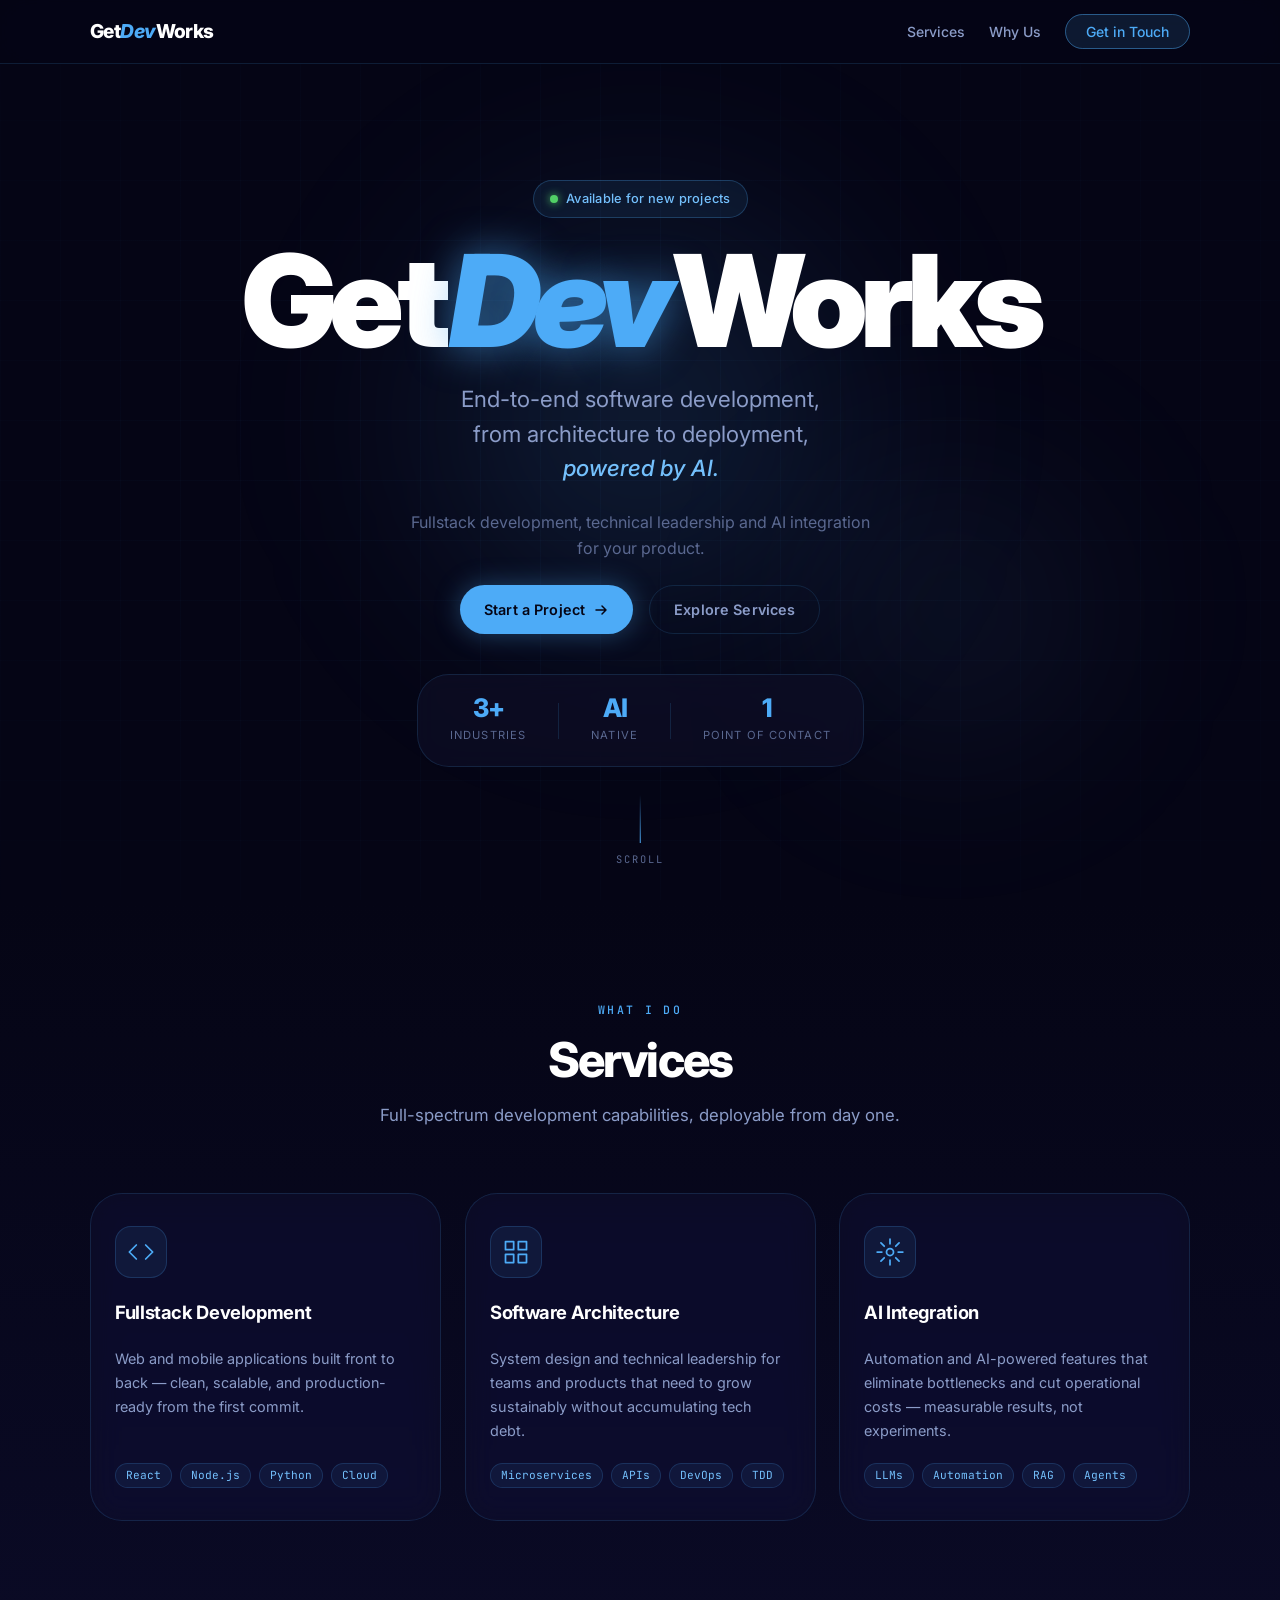
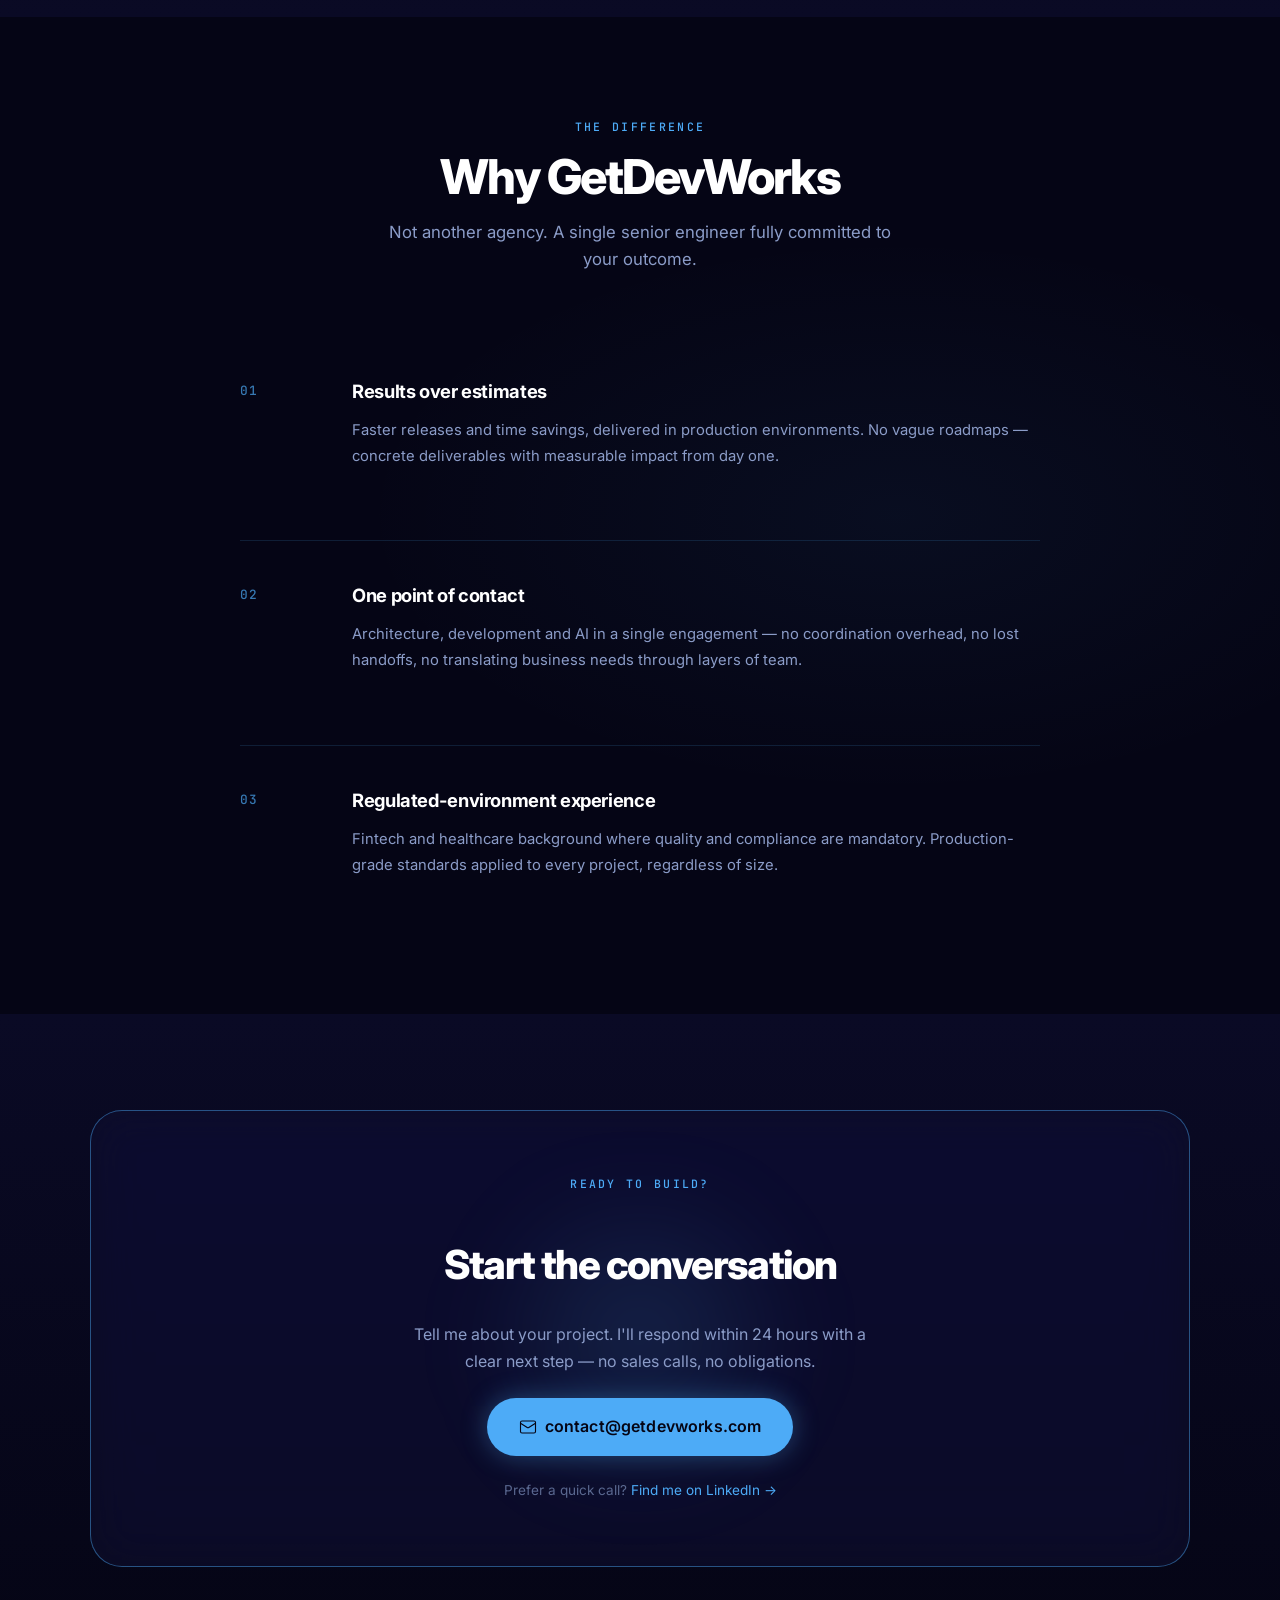
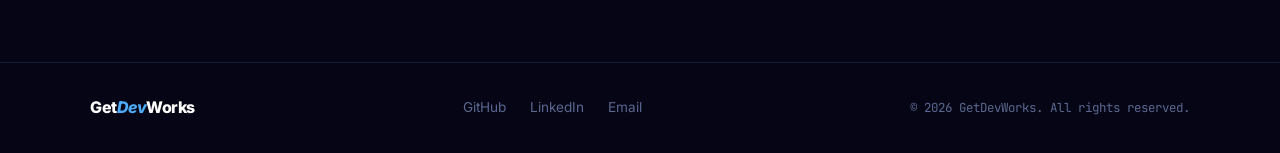
==== index.html @ 3717da8b "chore: initial company page for GetDevWorks" ====
<!DOCTYPE html>
<html lang="en">

<head>
    <meta charset="UTF-8" />
    <meta name="viewport" content="width=device-width, initial-scale=1.0" />
    <meta name="description"
        content="GetDevWorks — End-to-end software development, from architecture to deployment, powered by AI. Fullstack development, technical leadership and AI integration." />
    <meta property="og:title" content="GetDevWorks — AI-Powered Software Development" />
    <meta property="og:description"
        content="End-to-end software development, from architecture to deployment, powered by AI." />
    <meta property="og:type" content="website" />
    <title>GetDevWorks — AI-Powered Software Development</title>
    <link rel="preconnect" href="https://fonts.googleapis.com" />
    <link rel="preconnect" href="https://fonts.gstatic.com" crossorigin />
    <link
        href="https://fonts.googleapis.com/css2?family=Inter:wght@300;400;500;600;700;800;900&family=JetBrains+Mono:wght@400;500&display=swap"
        rel="stylesheet" />
    <link rel="stylesheet" href="style.css" />
</head>

<body>

    <!-- ╔══════════════════════════════════════════╗ -->
    <!--   NAVIGATION                                 -->
    <!-- ╚══════════════════════════════════════════╝ -->
    <nav class="nav" id="nav" aria-label="Main navigation">
        <div class="nav__inner">
            <a href="#hero" class="nav__logo" aria-label="GetDevWorks home">
                <span class="nav__logo-text">Get<span class="nav__logo-accent">Dev</span>Works</span>
            </a>
            <ul class="nav__links" role="list">
                <li><a href="#services" class="nav__link">Services</a></li>
                <li><a href="#why" class="nav__link">Why Us</a></li>
                <li><a href="#contact" class="nav__link nav__link--cta">Get in Touch</a></li>
            </ul>
            <button class="nav__hamburger" id="hamburger" aria-label="Toggle navigation menu" aria-expanded="false"
                aria-controls="mobileMenu">
                <span></span><span></span><span></span>
            </button>
        </div>
        <div class="nav__mobile" id="mobileMenu" aria-hidden="true">
            <ul role="list">
                <li><a href="#services" class="nav__link">Services</a></li>
                <li><a href="#why" class="nav__link">Why Us</a></li>
                <li><a href="#contact" class="nav__link nav__link--cta">Get in Touch</a></li>
            </ul>
        </div>
    </nav>

    <main>

        <!-- ╔══════════════════════════════════════════╗ -->
        <!--   HERO                                       -->
        <!-- ╚══════════════════════════════════════════╝ -->
        <section class="hero" id="hero" aria-label="Hero section">
            <div class="hero__bg-grid" aria-hidden="true"></div>
            <div class="hero__glow hero__glow--1" aria-hidden="true"></div>
            <div class="hero__glow hero__glow--2" aria-hidden="true"></div>

            <div class="hero__content">
                <div class="hero__badge fade-target">
                    <span class="hero__badge-dot" aria-hidden="true"></span>
                    Available for new projects
                </div>

                <h1 class="hero__title fade-target">
                    <span class="hero__title-line">Get</span><span
                        class="hero__title-line hero__title-line--accent">Dev</span><span
                        class="hero__title-line">Works</span>
                </h1>

                <p class="hero__tagline fade-target">
                    End-to-end software development,<br />
                    from architecture to deployment,<br />
                    <em>powered by AI.</em>
                </p>

                <p class="hero__sub fade-target">
                    Fullstack development, technical leadership and AI integration<br class="hero__br-desktop" />
                    for your product.
                </p>

                <div class="hero__actions fade-target">
                    <a href="#contact" class="btn btn--primary">
                        <span>Start a Project</span>
                        <svg aria-hidden="true" width="16" height="16" viewBox="0 0 16 16" fill="none">
                            <path d="M3 8h10M9 4l4 4-4 4" stroke="currentColor" stroke-width="1.5"
                                stroke-linecap="round" stroke-linejoin="round" />
                        </svg>
                    </a>
                    <a href="#services" class="btn btn--ghost">Explore Services</a>
                </div>

                <div class="hero__stats fade-target" aria-label="Key stats">
                    <div class="hero__stat">
                        <span class="hero__stat-value">3+</span>
                        <span class="hero__stat-label">Industries</span>
                    </div>
                    <div class="hero__stat-divider" aria-hidden="true"></div>
                    <div class="hero__stat">
                        <span class="hero__stat-value">AI</span>
                        <span class="hero__stat-label">Native</span>
                    </div>
                    <div class="hero__stat-divider" aria-hidden="true"></div>
                    <div class="hero__stat">
                        <span class="hero__stat-value">1</span>
                        <span class="hero__stat-label">Point of Contact</span>
                    </div>
                </div>
            </div>

            <div class="hero__scroll-hint" aria-hidden="true">
                <span class="hero__scroll-line"></span>
                <span class="hero__scroll-text">scroll</span>
            </div>
        </section>

        <!-- ╔══════════════════════════════════════════╗ -->
        <!--   SERVICES                                   -->
        <!-- ╚══════════════════════════════════════════╝ -->
        <section class="section services" id="services" aria-labelledby="services-heading">
            <div class="container">
                <header class="section__header fade-target">
                    <span class="section__label">What I Do</span>
                    <h2 id="services-heading" class="section__title">Services</h2>
                    <p class="section__subtitle">Full-spectrum development capabilities, deployable from day one.</p>
                </header>

                <div class="services__grid">

                    <article class="card fade-target" aria-label="Fullstack Development service">
                        <div class="card__icon-wrap" aria-hidden="true">
                            <div class="card__icon">
                                <svg width="28" height="28" viewBox="0 0 24 24" fill="none" stroke="currentColor"
                                    stroke-width="1.5" stroke-linecap="round" stroke-linejoin="round">
                                    <polyline points="16 18 22 12 16 6" />
                                    <polyline points="8 6 2 12 8 18" />
                                </svg>
                            </div>
                        </div>
                        <h3 class="card__title">Fullstack Development</h3>
                        <p class="card__body">Web and mobile applications built front to back — clean, scalable, and
                            production-ready from the first commit.</p>
                        <ul class="card__tags" aria-label="Technologies">
                            <li class="tag">React</li>
                            <li class="tag">Node.js</li>
                            <li class="tag">Python</li>
                            <li class="tag">Cloud</li>
                        </ul>
                    </article>

                    <article class="card fade-target" aria-label="Software Architecture service">
                        <div class="card__icon-wrap" aria-hidden="true">
                            <div class="card__icon">
                                <svg width="28" height="28" viewBox="0 0 24 24" fill="none" stroke="currentColor"
                                    stroke-width="1.5" stroke-linecap="round" stroke-linejoin="round">
                                    <rect x="3" y="3" width="7" height="7" />
                                    <rect x="14" y="3" width="7" height="7" />
                                    <rect x="14" y="14" width="7" height="7" />
                                    <rect x="3" y="14" width="7" height="7" />
                                </svg>
                            </div>
                        </div>
                        <h3 class="card__title">Software Architecture</h3>
                        <p class="card__body">System design and technical leadership for teams and products that need to
                            grow sustainably without accumulating tech debt.</p>
                        <ul class="card__tags" aria-label="Capabilities">
                            <li class="tag">Microservices</li>
                            <li class="tag">APIs</li>
                            <li class="tag">DevOps</li>
                            <li class="tag">TDD</li>
                        </ul>
                    </article>

                    <article class="card fade-target" aria-label="AI Integration service">
                        <div class="card__icon-wrap" aria-hidden="true">
                            <div class="card__icon">
                                <svg width="28" height="28" viewBox="0 0 24 24" fill="none" stroke="currentColor"
                                    stroke-width="1.5" stroke-linecap="round" stroke-linejoin="round">
                                    <circle cx="12" cy="12" r="3" />
                                    <path
                                        d="M12 1v4M12 19v4M4.22 4.22l2.83 2.83M16.95 16.95l2.83 2.83M1 12h4M19 12h4M4.22 19.78l2.83-2.83M16.95 7.05l2.83-2.83" />
                                </svg>
                            </div>
                        </div>
                        <h3 class="card__title">AI Integration</h3>
                        <p class="card__body">Automation and AI-powered features that eliminate bottlenecks and cut
                            operational costs — measurable results, not experiments.</p>
                        <ul class="card__tags" aria-label="AI Capabilities">
                            <li class="tag">LLMs</li>
                            <li class="tag">Automation</li>
                            <li class="tag">RAG</li>
                            <li class="tag">Agents</li>
                        </ul>
                    </article>

                </div>
            </div>
        </section>

        <!-- ╔══════════════════════════════════════════╗ -->
        <!--   WHY GETDEVWORKS                            -->
        <!-- ╚══════════════════════════════════════════╝ -->
        <section class="section why" id="why" aria-labelledby="why-heading">
            <div class="container">
                <header class="section__header fade-target">
                    <span class="section__label">The Difference</span>
                    <h2 id="why-heading" class="section__title">Why GetDevWorks</h2>
                    <p class="section__subtitle">Not another agency. A single senior engineer fully committed to your
                        outcome.</p>
                </header>

                <div class="why__list">

                    <div class="why__item fade-target">
                        <div class="why__number" aria-hidden="true">01</div>
                        <div class="why__content">
                            <h3 class="why__title">Results over estimates</h3>
                            <p class="why__body">Faster releases and time savings, delivered in production environments.
                                No vague roadmaps — concrete deliverables with measurable impact from day one.</p>
                        </div>
                        <div class="why__line" aria-hidden="true"></div>
                    </div>

                    <div class="why__item fade-target">
                        <div class="why__number" aria-hidden="true">02</div>
                        <div class="why__content">
                            <h3 class="why__title">One point of contact</h3>
                            <p class="why__body">Architecture, development and AI in a single engagement — no
                                coordination overhead, no lost handoffs, no translating business needs through layers of
                                team.</p>
                        </div>
                        <div class="why__line" aria-hidden="true"></div>
                    </div>

                    <div class="why__item fade-target">
                        <div class="why__number" aria-hidden="true">03</div>
                        <div class="why__content">
                            <h3 class="why__title">Regulated-environment experience</h3>
                            <p class="why__body">Fintech and healthcare background where quality and compliance are
                                mandatory. Production-grade standards applied to every project, regardless of size.</p>
                        </div>
                    </div>

                </div>
            </div>
        </section>

        <!-- ╔══════════════════════════════════════════╗ -->
        <!--   CONTACT                                    -->
        <!-- ╚══════════════════════════════════════════╝ -->
        <section class="section contact" id="contact" aria-labelledby="contact-heading">
            <div class="container">
                <div class="contact__card fade-target">
                    <div class="contact__glow" aria-hidden="true"></div>
                    <div class="contact__inner">
                        <span class="section__label">Ready to build?</span>
                        <h2 id="contact-heading" class="contact__title">Start the conversation</h2>
                        <p class="contact__body">
                            Tell me about your project. I'll respond within 24 hours with a clear next step — no sales
                            calls, no obligations.
                        </p>
                        <a href="mailto:contact@getdevworks.com" class="btn btn--primary btn--lg"
                            id="contact-email-btn">
                            <svg aria-hidden="true" width="18" height="18" viewBox="0 0 24 24" fill="none"
                                stroke="currentColor" stroke-width="1.5" stroke-linecap="round" stroke-linejoin="round">
                                <rect x="2" y="4" width="20" height="16" rx="2" />
                                <path d="m22 7-8.97 5.7a1.94 1.94 0 0 1-2.06 0L2 7" />
                            </svg>
                            <span>contact@getdevworks.com</span>
                        </a>
                        <p class="contact__note">
                            Prefer a quick call?
                            <a href="https://www.linkedin.com/in/marcogarciabaturan/" class="contact__link"
                                target="_blank" rel="noopener noreferrer">Find me on LinkedIn →</a>
                        </p>
                    </div>
                </div>
            </div>
        </section>

    </main>

    <!-- ╔══════════════════════════════════════════╗ -->
    <!--   FOOTER                                     -->
    <!-- ╚══════════════════════════════════════════╝ -->
    <footer class="footer" role="contentinfo">
        <div class="container">
            <div class="footer__inner">
                <span class="footer__brand">Get<span class="footer__brand-accent">Dev</span>Works</span>
                <nav class="footer__nav" aria-label="Footer navigation">
                    <a href="https://github.com/marcobaturan" class="footer__link" target="_blank"
                        rel="noopener noreferrer">GitHub</a>
                    <a href="https://www.linkedin.com/in/marcogarciabaturan/" class="footer__link" target="_blank"
                        rel="noopener noreferrer">LinkedIn</a>
                    <a href="mailto:contact@getdevworks.com" class="footer__link">Email</a>
                </nav>
                <p class="footer__copy">© 2026 GetDevWorks. All rights reserved.</p>
            </div>
        </div>
    </footer>

    <script src="script.js"></script>
</body>

</html>
---- style.css ----
/* ══════════════════════════════════════════════════════════════
   GetDevWorks — Company Page Styles
   Glassmorphism dark theme, scroll fade effects, fully responsive
   ══════════════════════════════════════════════════════════════ */

/* ── Design Tokens ─────────────────────────────────────────── */
:root {
  /* Colors */
  --clr-bg:           #050515;
  --clr-bg-2:         #0a0a25;
  --clr-surface:      rgba(15, 15, 40, 0.6);
  --clr-surface-2:    rgba(20, 20, 55, 0.5);
  --clr-border:       rgba(77, 171, 247, 0.15);
  --clr-border-hover: rgba(77, 171, 247, 0.45);
  --clr-accent:       #4dabf7;
  --clr-accent-2:     #74c0fc;
  --clr-accent-glow:  rgba(77, 171, 247, 0.25);
  --clr-text:         #f0f4ff;
  --clr-text-muted:   #8b9cc8;
  --clr-text-dim:     #5a6890;
  --clr-white:        #ffffff;

  /* Typography */
  --font-sans:   'Inter', system-ui, -apple-system, sans-serif;
  --font-mono:   'JetBrains Mono', 'Fira Code', monospace;

  /* Spacing */
  --space-1:  0.25rem;
  --space-2:  0.5rem;
  --space-3:  0.75rem;
  --space-4:  1rem;
  --space-5:  1.25rem;
  --space-6:  1.5rem;
  --space-8:  2rem;
  --space-10: 2.5rem;
  --space-12: 3rem;
  --space-16: 4rem;
  --space-20: 5rem;
  --space-24: 6rem;

  /* Radii */
  --radius-sm:  0.5rem;
  --radius-md:  1rem;
  --radius-lg:  1.5rem;
  --radius-xl:  2rem;
  --radius-full: 9999px;

  /* Transitions */
  --transition-fast:   150ms ease;
  --transition-base:   300ms ease;
  --transition-slow:   500ms cubic-bezier(0.22, 1, 0.36, 1);
  --transition-spring: 600ms cubic-bezier(0.34, 1.56, 0.64, 1);

  /* Nav */
  --nav-h: 4rem;
}

/* ── Reset ──────────────────────────────────────────────────── */
*, *::before, *::after { box-sizing: border-box; margin: 0; padding: 0; }
html { scroll-behavior: smooth; -webkit-text-size-adjust: 100%; }
body {
  font-family: var(--font-sans);
  background-color: var(--clr-bg);
  color: var(--clr-text);
  line-height: 1.6;
  overflow-x: hidden;
  min-height: 100vh;
}
img { max-width: 100%; display: block; }
ul { list-style: none; }
a { color: inherit; text-decoration: none; }
button { cursor: pointer; border: none; background: none; font: inherit; }

/* ── Scrollbar ──────────────────────────────────────────────── */
::-webkit-scrollbar { width: 6px; }
::-webkit-scrollbar-track { background: var(--clr-bg); }
::-webkit-scrollbar-thumb { background: var(--clr-border-hover); border-radius: var(--radius-full); }

/* ── Container ──────────────────────────────────────────────── */
.container {
  width: min(90%, 1100px);
  margin-inline: auto;
}

/* ━━━━━━━━━━━━━━━━━━━━━━━━━━━━━━━━━━━━━━━━━━━━━━━━━━━━━━━━━━━
   SCROLL FADE (Bidirectional)
   ━━━━━━━━━━━━━━━━━━━━━━━━━━━━━━━━━━━━━━━━━━━━━━━━━━━━━━━━━━━ */
.fade-target {
  opacity: 0;
  transform: translateY(28px);
  transition:
    opacity 0.7s cubic-bezier(0.22, 1, 0.36, 1),
    transform 0.7s cubic-bezier(0.22, 1, 0.36, 1);
  will-change: opacity, transform;
}

.fade-target.is-visible {
  opacity: 1;
  transform: translateY(0);
}

/* Scroll UP — fade out reverse (element going below viewport) */
.fade-target.is-hidden-above {
  opacity: 0;
  transform: translateY(-20px);
  transition:
    opacity 0.45s ease-in,
    transform 0.45s ease-in;
}

/* Stagger delays for grouped children */
.services__grid .fade-target:nth-child(2) { transition-delay: 0.12s; }
.services__grid .fade-target:nth-child(3) { transition-delay: 0.24s; }

@media (prefers-reduced-motion: reduce) {
  .fade-target, .fade-target.is-visible, .fade-target.is-hidden-above {
    opacity: 1 !important;
    transform: none !important;
    transition: none !important;
  }
}

/* ━━━━━━━━━━━━━━━━━━━━━━━━━━━━━━━━━━━━━━━━━━━━━━━━━━━━━━━━━━━
   NAVIGATION
   ━━━━━━━━━━━━━━━━━━━━━━━━━━━━━━━━━━━━━━━━━━━━━━━━━━━━━━━━━━━ */
.nav {
  position: fixed;
  inset-block-start: 0;
  inset-inline: 0;
  z-index: 100;
  height: var(--nav-h);
  background: rgba(5, 5, 21, 0.85);
  backdrop-filter: blur(20px) saturate(180%);
  -webkit-backdrop-filter: blur(20px) saturate(180%);
  border-bottom: 1px solid var(--clr-border);
  transition: background var(--transition-base), border-color var(--transition-base);
}

.nav.nav--scrolled {
  background: rgba(5, 5, 21, 0.97);
  border-color: var(--clr-border-hover);
}

.nav__inner {
  display: flex;
  align-items: center;
  justify-content: space-between;
  height: 100%;
  width: min(92%, 1100px);
  margin-inline: auto;
}

/* Logo */
.nav__logo-text {
  font-size: 1.2rem;
  font-weight: 800;
  letter-spacing: -0.03em;
  color: var(--clr-white);
}
.nav__logo-accent {
  color: var(--clr-accent);
  font-style: italic;
}

/* Desktop links */
.nav__links {
  display: flex;
  align-items: center;
  gap: var(--space-6);
}
.nav__link {
  font-size: 0.875rem;
  font-weight: 500;
  color: var(--clr-text-muted);
  transition: color var(--transition-fast);
  position: relative;
  padding-block: var(--space-1);
}
.nav__link::after {
  content: '';
  position: absolute;
  inset-block-end: -2px;
  inset-inline-start: 0;
  width: 0;
  height: 1px;
  background: var(--clr-accent);
  transition: width var(--transition-base);
}
.nav__link:hover { color: var(--clr-white); }
.nav__link:hover::after { width: 100%; }

.nav__link--cta {
  background: rgba(77, 171, 247, 0.12);
  border: 1px solid var(--clr-border-hover);
  border-radius: var(--radius-full);
  padding: var(--space-2) var(--space-5);
  color: var(--clr-accent);
  transition: background var(--transition-fast), border-color var(--transition-fast), color var(--transition-fast);
}
.nav__link--cta::after { display: none; }
.nav__link--cta:hover {
  background: rgba(77, 171, 247, 0.25);
  border-color: var(--clr-accent);
  color: var(--clr-white);
}

/* Hamburger */
.nav__hamburger {
  display: none;
  flex-direction: column;
  gap: 5px;
  padding: var(--space-2);
}
.nav__hamburger span {
  display: block;
  width: 22px;
  height: 2px;
  background: var(--clr-text-muted);
  border-radius: var(--radius-full);
  transition: transform var(--transition-base), opacity var(--transition-base), background var(--transition-fast);
}
.nav__hamburger:hover span { background: var(--clr-accent); }
.nav__hamburger.is-open span:nth-child(1) { transform: translateY(7px) rotate(45deg); }
.nav__hamburger.is-open span:nth-child(2) { opacity: 0; }
.nav__hamburger.is-open span:nth-child(3) { transform: translateY(-7px) rotate(-45deg); }

/* Mobile menu */
.nav__mobile {
  display: none;
  padding: var(--space-4) var(--space-6) var(--space-6);
  background: rgba(5, 5, 21, 0.98);
  border-bottom: 1px solid var(--clr-border);
}
.nav__mobile ul { display: flex; flex-direction: column; gap: var(--space-3); }
.nav__mobile .nav__link {
  display: block;
  font-size: 1rem;
  padding: var(--space-3) var(--space-4);
  border-radius: var(--radius-md);
  color: var(--clr-text-muted);
}
.nav__mobile .nav__link:hover { background: var(--clr-surface); color: var(--clr-white); }
.nav__mobile.is-open { display: block; }

/* ━━━━━━━━━━━━━━━━━━━━━━━━━━━━━━━━━━━━━━━━━━━━━━━━━━━━━━━━━━━
   HERO
   ━━━━━━━━━━━━━━━━━━━━━━━━━━━━━━━━━━━━━━━━━━━━━━━━━━━━━━━━━━━ */
.hero {
  position: relative;
  min-height: 100svh;
  display: flex;
  align-items: center;
  justify-content: center;
  text-align: center;
  padding: calc(var(--nav-h) + var(--space-12)) var(--space-4) var(--space-16);
  overflow: hidden;
}

/* Grid background */
.hero__bg-grid {
  position: absolute;
  inset: 0;
  background-image:
    linear-gradient(rgba(77, 171, 247, 0.03) 1px, transparent 1px),
    linear-gradient(90deg, rgba(77, 171, 247, 0.03) 1px, transparent 1px);
  background-size: 60px 60px;
  mask-image: radial-gradient(ellipse 80% 80% at 50% 50%, black 30%, transparent 100%);
  pointer-events: none;
}

/* Glowing orbs */
.hero__glow {
  position: absolute;
  border-radius: 50%;
  filter: blur(90px);
  pointer-events: none;
}
.hero__glow--1 {
  width: 600px; height: 600px;
  background: radial-gradient(circle, rgba(77,171,247,0.18) 0%, transparent 70%);
  top: 50%; left: 50%;
  transform: translate(-50%, -55%);
  animation: glowPulse 6s ease-in-out infinite alternate;
}
.hero__glow--2 {
  width: 400px; height: 400px;
  background: radial-gradient(circle, rgba(116,192,252,0.10) 0%, transparent 70%);
  bottom: 10%; right: 10%;
  animation: glowPulse 8s 2s ease-in-out infinite alternate-reverse;
}
@keyframes glowPulse {
  from { opacity: 0.6; transform: translate(-50%, -55%) scale(1); }
  to   { opacity: 1;   transform: translate(-50%, -55%) scale(1.1); }
}

.hero__content {
  position: relative;
  z-index: 1;
  max-width: 760px;
  display: flex;
  flex-direction: column;
  align-items: center;
  gap: var(--space-6);
}

/* Badge */
.hero__badge {
  display: inline-flex;
  align-items: center;
  gap: var(--space-2);
  padding: var(--space-2) var(--space-4);
  background: rgba(77, 171, 247, 0.08);
  border: 1px solid rgba(77, 171, 247, 0.25);
  border-radius: var(--radius-full);
  font-size: 0.8rem;
  font-weight: 500;
  color: var(--clr-accent-2);
  letter-spacing: 0.02em;
}
.hero__badge-dot {
  width: 8px; height: 8px;
  border-radius: 50%;
  background: #51cf66;
  box-shadow: 0 0 8px #51cf66;
  animation: blink 2s ease-in-out infinite;
}
@keyframes blink {
  0%, 100% { opacity: 1; }
  50%       { opacity: 0.35; }
}

/* Title */
.hero__title {
  font-size: clamp(3.5rem, 12vw, 8rem);
  font-weight: 900;
  letter-spacing: -0.06em;
  line-height: 0.9;
  color: var(--clr-white);
  display: flex;
  align-items: baseline;
  gap: 0.05em;
}
.hero__title-line--accent {
  color: var(--clr-accent);
  font-style: italic;
  text-shadow: 0 0 40px rgba(77, 171, 247, 0.6);
}

/* Tagline */
.hero__tagline {
  font-size: clamp(1.1rem, 2.5vw, 1.4rem);
  font-weight: 400;
  color: var(--clr-text-muted);
  line-height: 1.55;
  max-width: 520px;
}
.hero__tagline em {
  font-style: italic;
  color: var(--clr-accent-2);
  font-weight: 500;
}

/* Sub */
.hero__sub {
  font-size: clamp(0.875rem, 1.8vw, 1rem);
  color: var(--clr-text-dim);
  line-height: 1.6;
}

/* Actions */
.hero__actions {
  display: flex;
  gap: var(--space-4);
  flex-wrap: wrap;
  justify-content: center;
}

/* Stats */
.hero__stats {
  display: flex;
  align-items: center;
  gap: var(--space-8);
  padding: var(--space-5) var(--space-8);
  background: var(--clr-surface);
  backdrop-filter: blur(12px);
  -webkit-backdrop-filter: blur(12px);
  border: 1px solid var(--clr-border);
  border-radius: var(--radius-xl);
  margin-top: var(--space-4);
}
.hero__stat { text-align: center; }
.hero__stat-value {
  display: block;
  font-size: 1.6rem;
  font-weight: 800;
  color: var(--clr-accent);
  letter-spacing: -0.04em;
  line-height: 1;
}
.hero__stat-label {
  font-size: 0.7rem;
  text-transform: uppercase;
  letter-spacing: 0.1em;
  color: var(--clr-text-dim);
  margin-top: var(--space-1);
}
.hero__stat-divider {
  width: 1px;
  height: 36px;
  background: var(--clr-border);
}

/* Scroll hint */
.hero__scroll-hint {
  position: absolute;
  inset-block-end: var(--space-8);
  inset-inline-start: 50%;
  transform: translateX(-50%);
  display: flex;
  flex-direction: column;
  align-items: center;
  gap: var(--space-2);
  animation: scrollBounce 2.5s ease-in-out infinite;
}
.hero__scroll-line {
  width: 1px; height: 48px;
  background: linear-gradient(transparent, var(--clr-accent));
}
.hero__scroll-text {
  font-family: var(--font-mono);
  font-size: 0.65rem;
  text-transform: uppercase;
  letter-spacing: 0.2em;
  color: var(--clr-text-dim);
}
@keyframes scrollBounce {
  0%, 100% { transform: translateX(-50%) translateY(0); opacity: 0.5; }
  50%       { transform: translateX(-50%) translateY(8px); opacity: 1; }
}

/* ━━━━━━━━━━━━━━━━━━━━━━━━━━━━━━━━━━━━━━━━━━━━━━━━━━━━━━━━━━━
   BUTTONS
   ━━━━━━━━━━━━━━━━━━━━━━━━━━━━━━━━━━━━━━━━━━━━━━━━━━━━━━━━━━━ */
.btn {
  display: inline-flex;
  align-items: center;
  gap: var(--space-2);
  padding: var(--space-3) var(--space-6);
  border-radius: var(--radius-full);
  font-size: 0.9rem;
  font-weight: 600;
  letter-spacing: 0.01em;
  transition:
    background var(--transition-fast),
    color var(--transition-fast),
    border-color var(--transition-fast),
    transform var(--transition-fast),
    box-shadow var(--transition-fast);
  position: relative;
  overflow: hidden;
}
.btn::before {
  content: '';
  position: absolute;
  inset: 0;
  background: white;
  opacity: 0;
  transition: opacity var(--transition-fast);
}
.btn:hover::before { opacity: 0.05; }
.btn:active { transform: scale(0.97); }

.btn--primary {
  background: var(--clr-accent);
  color: var(--clr-bg);
  box-shadow: 0 0 26px rgba(77, 171, 247, 0.35);
}
.btn--primary:hover {
  background: var(--clr-accent-2);
  box-shadow: 0 0 40px rgba(77, 171, 247, 0.6);
}

.btn--ghost {
  background: transparent;
  color: var(--clr-text-muted);
  border: 1px solid var(--clr-border);
}
.btn--ghost:hover {
  border-color: var(--clr-border-hover);
  color: var(--clr-text);
}

.btn--lg {
  padding: var(--space-4) var(--space-8);
  font-size: 1rem;
}

/* ━━━━━━━━━━━━━━━━━━━━━━━━━━━━━━━━━━━━━━━━━━━━━━━━━━━━━━━━━━━
   SECTIONS (shared)
   ━━━━━━━━━━━━━━━━━━━━━━━━━━━━━━━━━━━━━━━━━━━━━━━━━━━━━━━━━━━ */
.section {
  padding-block: var(--space-24);
}

.section__header {
  text-align: center;
  margin-bottom: var(--space-16);
}
.section__label {
  display: inline-block;
  font-family: var(--font-mono);
  font-size: 0.72rem;
  font-weight: 500;
  text-transform: uppercase;
  letter-spacing: 0.2em;
  color: var(--clr-accent);
  margin-bottom: var(--space-4);
}
.section__title {
  font-size: clamp(2rem, 5vw, 3rem);
  font-weight: 800;
  letter-spacing: -0.04em;
  color: var(--clr-white);
  line-height: 1.05;
  margin-bottom: var(--space-4);
}
.section__subtitle {
  font-size: clamp(0.9rem, 2vw, 1.05rem);
  color: var(--clr-text-muted);
  max-width: 520px;
  margin-inline: auto;
}

/* ━━━━━━━━━━━━━━━━━━━━━━━━━━━━━━━━━━━━━━━━━━━━━━━━━━━━━━━━━━━
   SERVICES
   ━━━━━━━━━━━━━━━━━━━━━━━━━━━━━━━━━━━━━━━━━━━━━━━━━━━━━━━━━━━ */
.services {
  background: linear-gradient(180deg, var(--clr-bg) 0%, var(--clr-bg-2) 100%);
}

.services__grid {
  display: grid;
  grid-template-columns: repeat(3, 1fr);
  gap: var(--space-6);
}

/* Card */
.card {
  background: var(--clr-surface);
  backdrop-filter: blur(16px) saturate(180%);
  -webkit-backdrop-filter: blur(16px) saturate(180%);
  border: 1px solid var(--clr-border);
  border-radius: var(--radius-xl);
  padding: var(--space-8) var(--space-6);
  display: flex;
  flex-direction: column;
  gap: var(--space-5);
  transition:
    border-color var(--transition-base),
    box-shadow var(--transition-base),
    transform var(--transition-slow);
}
.card:hover {
  border-color: var(--clr-border-hover);
  box-shadow: 0 8px 40px rgba(77, 171, 247, 0.12), 0 0 0 1px rgba(77, 171, 247, 0.08);
  transform: translateY(-4px);
}

.card__icon-wrap { }
.card__icon {
  width: 52px; height: 52px;
  border-radius: var(--radius-md);
  background: rgba(77, 171, 247, 0.08);
  border: 1px solid rgba(77, 171, 247, 0.2);
  display: flex;
  align-items: center;
  justify-content: center;
  color: var(--clr-accent);
  transition: background var(--transition-base), border-color var(--transition-base);
}
.card:hover .card__icon {
  background: rgba(77, 171, 247, 0.15);
  border-color: rgba(77, 171, 247, 0.4);
}

.card__title {
  font-size: 1.15rem;
  font-weight: 700;
  color: var(--clr-white);
  letter-spacing: -0.02em;
}
.card__body {
  font-size: 0.9rem;
  line-height: 1.65;
  color: var(--clr-text-muted);
  flex: 1;
}

.card__tags {
  display: flex;
  flex-wrap: wrap;
  gap: var(--space-2);
}
.tag {
  font-family: var(--font-mono);
  font-size: 0.7rem;
  padding: 3px 10px;
  border-radius: var(--radius-full);
  background: rgba(77, 171, 247, 0.07);
  border: 1px solid rgba(77, 171, 247, 0.18);
  color: var(--clr-accent-2);
}

/* ━━━━━━━━━━━━━━━━━━━━━━━━━━━━━━━━━━━━━━━━━━━━━━━━━━━━━━━━━━━
   WHY GETDEVWORKS
   ━━━━━━━━━━━━━━━━━━━━━━━━━━━━━━━━━━━━━━━━━━━━━━━━━━━━━━━━━━━ */
.why {
  background: var(--clr-bg);
  position: relative;
}
.why::before {
  content: '';
  position: absolute;
  inset: 0;
  background:
    radial-gradient(ellipse 60% 40% at 70% 50%, rgba(77,171,247,0.05) 0%, transparent 70%);
  pointer-events: none;
}

.why__list {
  display: flex;
  flex-direction: column;
  gap: 0;
  max-width: 800px;
  margin-inline: auto;
  position: relative;
}

.why__item {
  position: relative;
  display: grid;
  grid-template-columns: 5rem 1fr;
  gap: var(--space-8);
  align-items: start;
  padding-block: var(--space-10);
}

.why__item + .why__item {
  border-top: 1px solid var(--clr-border);
}

.why__number {
  font-family: var(--font-mono);
  font-size: 0.8rem;
  font-weight: 500;
  color: var(--clr-accent);
  opacity: 0.7;
  padding-top: var(--space-1);
  letter-spacing: 0.08em;
}

.why__content { }
.why__title {
  font-size: 1.15rem;
  font-weight: 700;
  color: var(--clr-white);
  letter-spacing: -0.02em;
  margin-bottom: var(--space-3);
}
.why__body {
  font-size: 0.925rem;
  line-height: 1.7;
  color: var(--clr-text-muted);
}

/* ━━━━━━━━━━━━━━━━━━━━━━━━━━━━━━━━━━━━━━━━━━━━━━━━━━━━━━━━━━━
   CONTACT
   ━━━━━━━━━━━━━━━━━━━━━━━━━━━━━━━━━━━━━━━━━━━━━━━━━━━━━━━━━━━ */
.contact {
  background: linear-gradient(180deg, var(--clr-bg-2) 0%, var(--clr-bg) 100%);
}

.contact__card {
  position: relative;
  background: var(--clr-surface);
  backdrop-filter: blur(24px) saturate(200%);
  -webkit-backdrop-filter: blur(24px) saturate(200%);
  border: 1px solid var(--clr-border-hover);
  border-radius: var(--radius-xl);
  padding: var(--space-16) var(--space-10);
  text-align: center;
  overflow: hidden;
}

.contact__glow {
  position: absolute;
  width: 400px; height: 300px;
  background: radial-gradient(circle, rgba(77,171,247,0.15) 0%, transparent 70%);
  top: 50%; left: 50%;
  transform: translate(-50%, -50%);
  pointer-events: none;
  filter: blur(40px);
}

.contact__inner {
  position: relative;
  z-index: 1;
  display: flex;
  flex-direction: column;
  align-items: center;
  gap: var(--space-6);
}

.contact__title {
  font-size: clamp(1.8rem, 4vw, 2.5rem);
  font-weight: 800;
  letter-spacing: -0.04em;
  color: var(--clr-white);
}

.contact__body {
  font-size: clamp(0.9rem, 1.8vw, 1rem);
  color: var(--clr-text-muted);
  max-width: 480px;
  line-height: 1.65;
}

.contact__note {
  font-size: 0.85rem;
  color: var(--clr-text-dim);
}
.contact__link {
  color: var(--clr-accent);
  transition: color var(--transition-fast);
}
.contact__link:hover { color: var(--clr-accent-2); }

/* ━━━━━━━━━━━━━━━━━━━━━━━━━━━━━━━━━━━━━━━━━━━━━━━━━━━━━━━━━━━
   FOOTER
   ━━━━━━━━━━━━━━━━━━━━━━━━━━━━━━━━━━━━━━━━━━━━━━━━━━━━━━━━━━━ */
.footer {
  border-top: 1px solid var(--clr-border);
  padding-block: var(--space-8);
  background: var(--clr-bg);
}

.footer__inner {
  display: flex;
  align-items: center;
  justify-content: space-between;
  gap: var(--space-6);
  flex-wrap: wrap;
}

.footer__brand {
  font-size: 1rem;
  font-weight: 800;
  letter-spacing: -0.03em;
  color: var(--clr-white);
}
.footer__brand-accent {
  color: var(--clr-accent);
  font-style: italic;
}

.footer__nav {
  display: flex;
  gap: var(--space-6);
}
.footer__link {
  font-size: 0.85rem;
  color: var(--clr-text-dim);
  transition: color var(--transition-fast);
}
.footer__link:hover { color: var(--clr-accent); }

.footer__copy {
  font-size: 0.78rem;
  color: var(--clr-text-dim);
  font-family: var(--font-mono);
}

/* ━━━━━━━━━━━━━━━━━━━━━━━━━━━━━━━━━━━━━━━━━━━━━━━━━━━━━━━━━━━
   RESPONSIVE BREAKPOINTS
   ━━━━━━━━━━━━━━━━━━━━━━━━━━━━━━━━━━━━━━━━━━━━━━━━━━━━━━━━━━━ */

/* ── Tablet (481–768px) ─────────────────────────────────────── */
@media (max-width: 768px) {
  :root { --nav-h: 3.6rem; }

  .nav__links { display: none; }
  .nav__hamburger { display: flex; }

  .hero { padding-block-start: calc(var(--nav-h) + var(--space-8)); }
  .hero__stats {
    gap: var(--space-5);
    padding: var(--space-4) var(--space-6);
  }

  .services__grid { grid-template-columns: 1fr; max-width: 520px; margin-inline: auto; }

  .why__item { grid-template-columns: 3.5rem 1fr; gap: var(--space-5); }

  .contact__card { padding: var(--space-10) var(--space-6); }

  .footer__inner { flex-direction: column; text-align: center; }
  .footer__nav { justify-content: center; }
  .hero__br-desktop { display: none; }
}

/* ── Mobile (≤480px) ───────────────────────────────────────── */
@media (max-width: 480px) {
  .section { padding-block: var(--space-16); }
  .section__header { margin-bottom: var(--space-10); }

  .hero__title { letter-spacing: -0.05em; }
  .hero__stats { gap: var(--space-4); padding: var(--space-3) var(--space-5); }
  .hero__stat-value { font-size: 1.3rem; }
  .hero__actions { flex-direction: column; align-items: center; }
  .btn--lg { width: 100%; justify-content: center; }

  .why__item {
    grid-template-columns: 1fr;
    gap: var(--space-3);
    padding-block: var(--space-8);
  }
  .why__number { font-size: 0.7rem; }

  .contact__card { padding: var(--space-8) var(--space-5); }

  .footer__inner { gap: var(--space-4); }
}
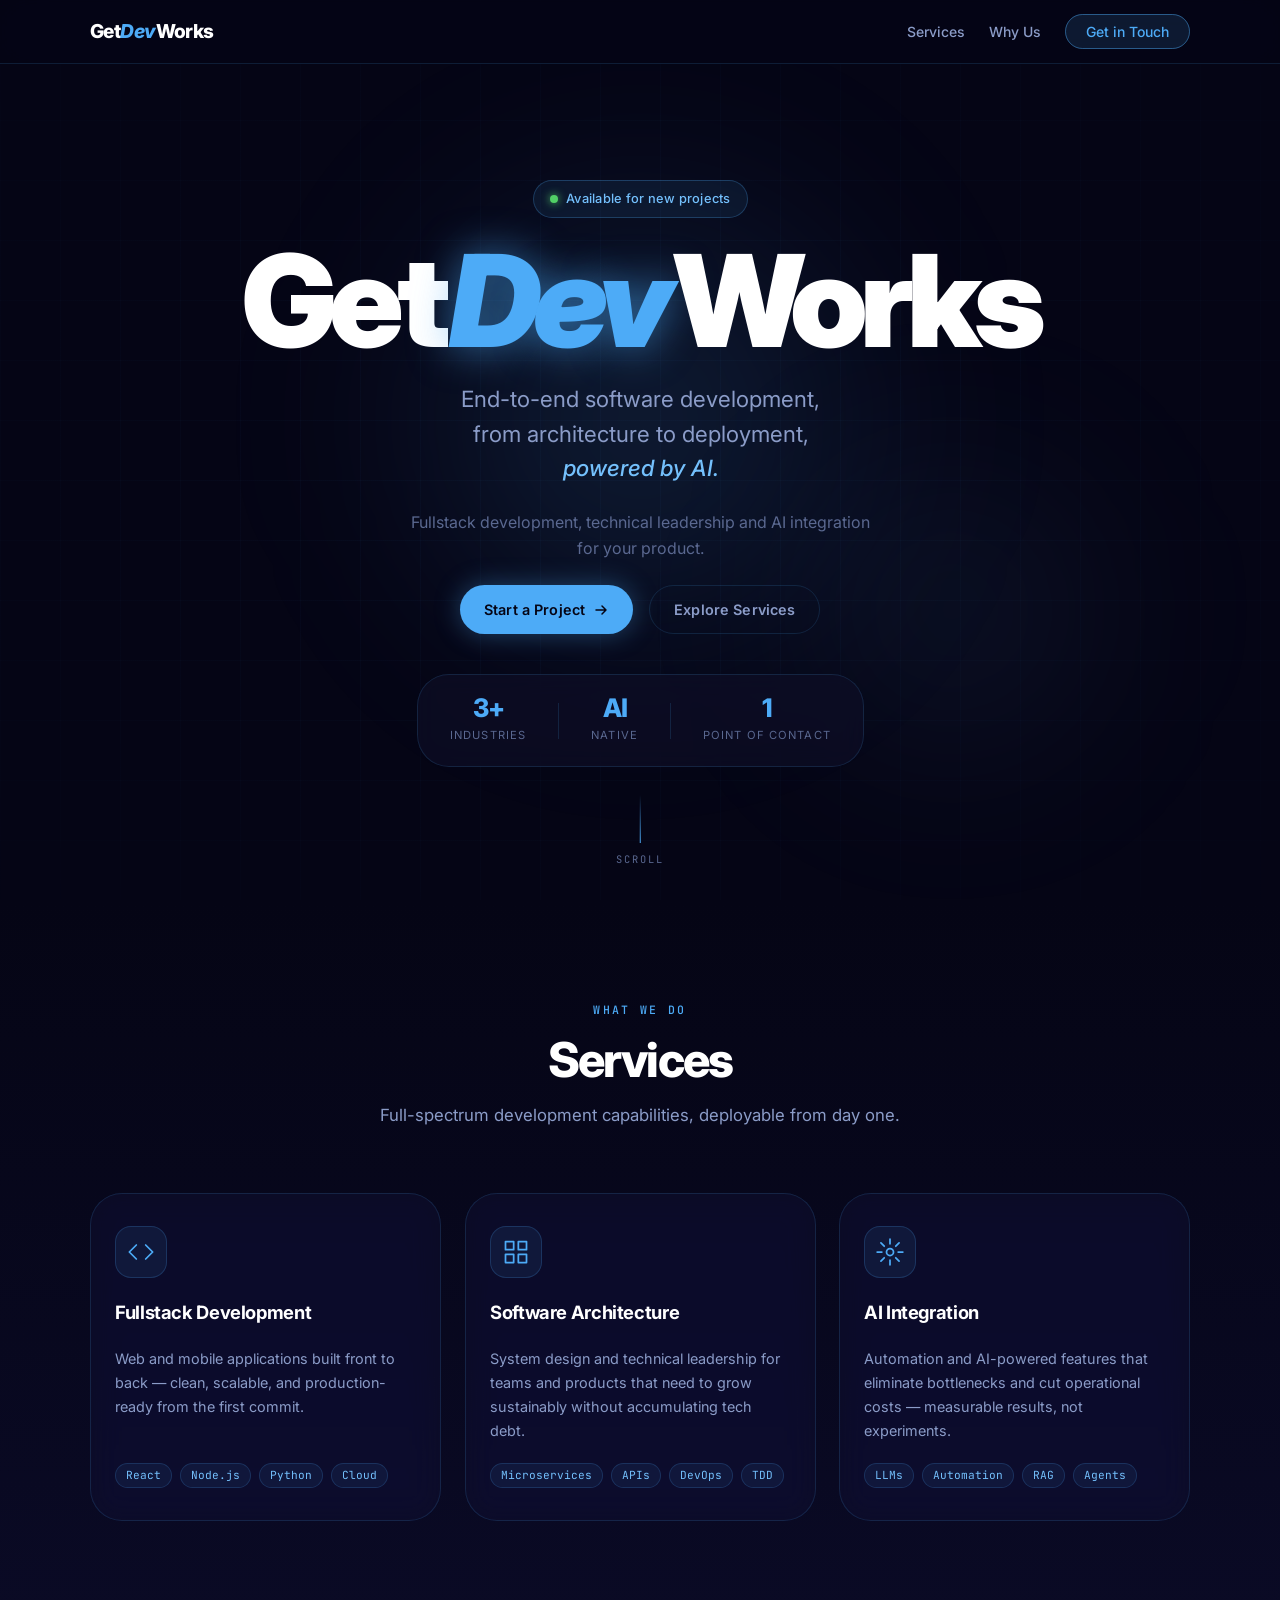
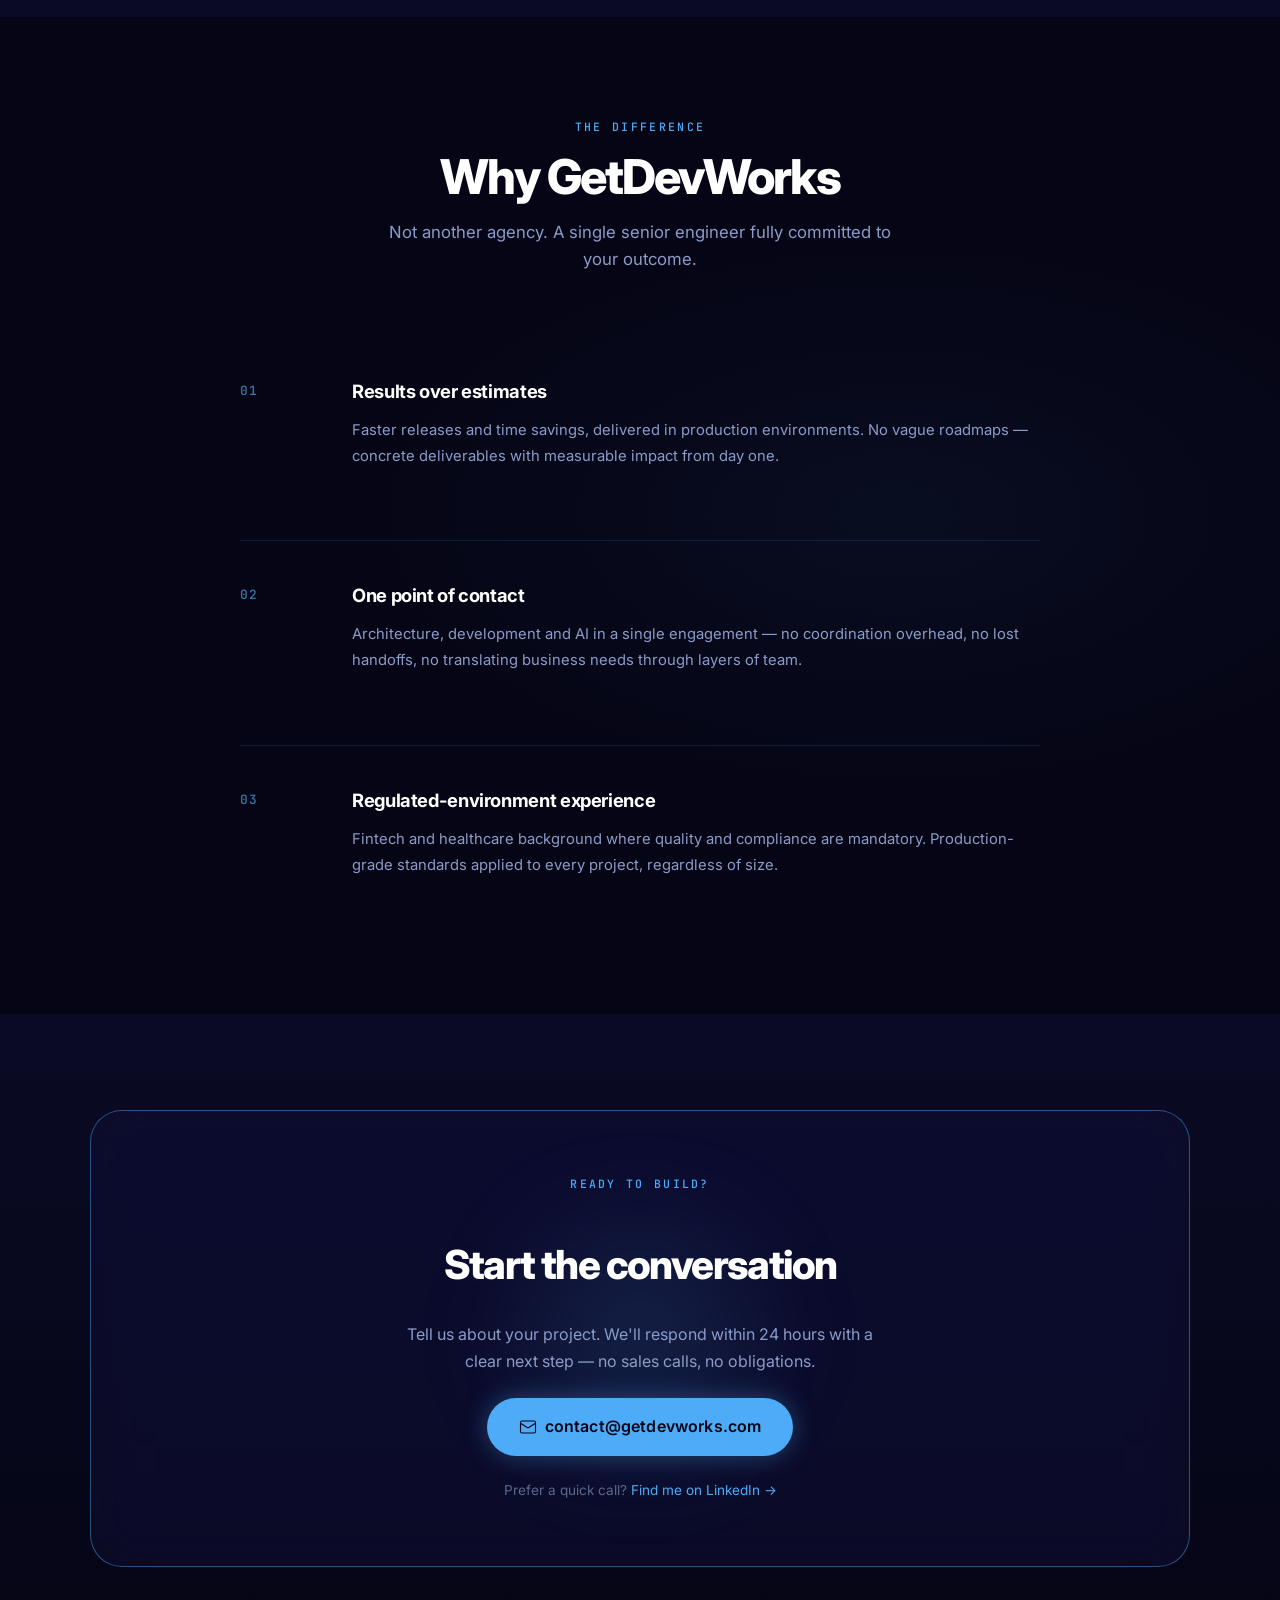
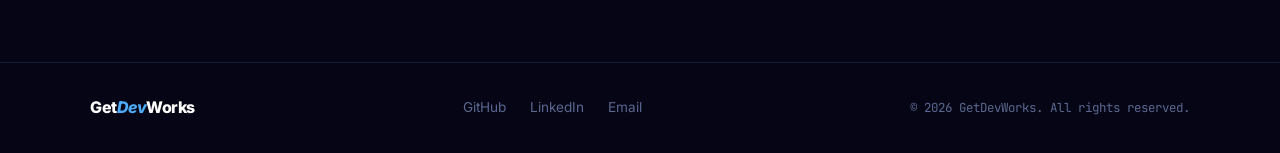
==== commit 1b4de790: "modify readme and fix statements in index page." ====
--- a/index.html
+++ b/index.html
@@ -122,7 +122,7 @@
         <section class="section services" id="services" aria-labelledby="services-heading">
             <div class="container">
                 <header class="section__header fade-target">
-                    <span class="section__label">What I Do</span>
+                    <span class="section__label">What we Do</span>
                     <h2 id="services-heading" class="section__title">Services</h2>
                     <p class="section__subtitle">Full-spectrum development capabilities, deployable from day one.</p>
                 </header>
@@ -258,7 +258,7 @@
                         <span class="section__label">Ready to build?</span>
                         <h2 id="contact-heading" class="contact__title">Start the conversation</h2>
                         <p class="contact__body">
-                            Tell me about your project. I'll respond within 24 hours with a clear next step — no sales
+                            Tell us about your project. We'll respond within 24 hours with a clear next step — no sales
                             calls, no obligations.
                         </p>
                         <a href="mailto:contact@getdevworks.com" class="btn btn--primary btn--lg"
--- a/style.css
+++ b/style.css
@@ -5,779 +5,938 @@
 
 /* ── Design Tokens ─────────────────────────────────────────── */
 :root {
-  /* Colors */
-  --clr-bg:           #050515;
-  --clr-bg-2:         #0a0a25;
-  --clr-surface:      rgba(15, 15, 40, 0.6);
-  --clr-surface-2:    rgba(20, 20, 55, 0.5);
-  --clr-border:       rgba(77, 171, 247, 0.15);
-  --clr-border-hover: rgba(77, 171, 247, 0.45);
-  --clr-accent:       #4dabf7;
-  --clr-accent-2:     #74c0fc;
-  --clr-accent-glow:  rgba(77, 171, 247, 0.25);
-  --clr-text:         #f0f4ff;
-  --clr-text-muted:   #8b9cc8;
-  --clr-text-dim:     #5a6890;
-  --clr-white:        #ffffff;
-
-  /* Typography */
-  --font-sans:   'Inter', system-ui, -apple-system, sans-serif;
-  --font-mono:   'JetBrains Mono', 'Fira Code', monospace;
-
-  /* Spacing */
-  --space-1:  0.25rem;
-  --space-2:  0.5rem;
-  --space-3:  0.75rem;
-  --space-4:  1rem;
-  --space-5:  1.25rem;
-  --space-6:  1.5rem;
-  --space-8:  2rem;
-  --space-10: 2.5rem;
-  --space-12: 3rem;
-  --space-16: 4rem;
-  --space-20: 5rem;
-  --space-24: 6rem;
-
-  /* Radii */
-  --radius-sm:  0.5rem;
-  --radius-md:  1rem;
-  --radius-lg:  1.5rem;
-  --radius-xl:  2rem;
-  --radius-full: 9999px;
-
-  /* Transitions */
-  --transition-fast:   150ms ease;
-  --transition-base:   300ms ease;
-  --transition-slow:   500ms cubic-bezier(0.22, 1, 0.36, 1);
-  --transition-spring: 600ms cubic-bezier(0.34, 1.56, 0.64, 1);
-
-  /* Nav */
-  --nav-h: 4rem;
+    /* Colors */
+    --clr-bg: #050515;
+    --clr-bg-2: #0a0a25;
+    --clr-surface: rgba(15, 15, 40, 0.6);
+    --clr-surface-2: rgba(20, 20, 55, 0.5);
+    --clr-border: rgba(77, 171, 247, 0.15);
+    --clr-border-hover: rgba(77, 171, 247, 0.45);
+    --clr-accent: #4dabf7;
+    --clr-accent-2: #74c0fc;
+    --clr-accent-glow: rgba(77, 171, 247, 0.25);
+    --clr-text: #f0f4ff;
+    --clr-text-muted: #8b9cc8;
+    --clr-text-dim: #5a6890;
+    --clr-white: #ffffff;
+
+    /* Typography */
+    --font-sans: 'Inter', system-ui, -apple-system, sans-serif;
+    --font-mono: 'JetBrains Mono', 'Fira Code', monospace;
+
+    /* Spacing */
+    --space-1: 0.25rem;
+    --space-2: 0.5rem;
+    --space-3: 0.75rem;
+    --space-4: 1rem;
+    --space-5: 1.25rem;
+    --space-6: 1.5rem;
+    --space-8: 2rem;
+    --space-10: 2.5rem;
+    --space-12: 3rem;
+    --space-16: 4rem;
+    --space-20: 5rem;
+    --space-24: 6rem;
+
+    /* Radii */
+    --radius-sm: 0.5rem;
+    --radius-md: 1rem;
+    --radius-lg: 1.5rem;
+    --radius-xl: 2rem;
+    --radius-full: 9999px;
+
+    /* Transitions */
+    --transition-fast: 150ms ease;
+    --transition-base: 300ms ease;
+    --transition-slow: 500ms cubic-bezier(0.22, 1, 0.36, 1);
+    --transition-spring: 600ms cubic-bezier(0.34, 1.56, 0.64, 1);
+
+    /* Nav */
+    --nav-h: 4rem;
 }
 
 /* ── Reset ──────────────────────────────────────────────────── */
-*, *::before, *::after { box-sizing: border-box; margin: 0; padding: 0; }
-html { scroll-behavior: smooth; -webkit-text-size-adjust: 100%; }
+*,
+*::before,
+*::after {
+    box-sizing: border-box;
+    margin: 0;
+    padding: 0;
+}
+
+html {
+    scroll-behavior: smooth;
+    -webkit-text-size-adjust: 100%;
+}
+
 body {
-  font-family: var(--font-sans);
-  background-color: var(--clr-bg);
-  color: var(--clr-text);
-  line-height: 1.6;
-  overflow-x: hidden;
-  min-height: 100vh;
-}
-img { max-width: 100%; display: block; }
-ul { list-style: none; }
-a { color: inherit; text-decoration: none; }
-button { cursor: pointer; border: none; background: none; font: inherit; }
+    font-family: var(--font-sans);
+    background-color: var(--clr-bg);
+    color: var(--clr-text);
+    line-height: 1.6;
+    overflow-x: hidden;
+    min-height: 100vh;
+}
+
+img {
+    max-width: 100%;
+    display: block;
+}
+
+ul {
+    list-style: none;
+}
+
+a {
+    color: inherit;
+    text-decoration: none;
+}
+
+button {
+    cursor: pointer;
+    border: none;
+    background: none;
+    font: inherit;
+}
 
 /* ── Scrollbar ──────────────────────────────────────────────── */
-::-webkit-scrollbar { width: 6px; }
-::-webkit-scrollbar-track { background: var(--clr-bg); }
-::-webkit-scrollbar-thumb { background: var(--clr-border-hover); border-radius: var(--radius-full); }
+::-webkit-scrollbar {
+    width: 6px;
+}
+
+::-webkit-scrollbar-track {
+    background: var(--clr-bg);
+}
+
+::-webkit-scrollbar-thumb {
+    background: var(--clr-border-hover);
+    border-radius: var(--radius-full);
+}
 
 /* ── Container ──────────────────────────────────────────────── */
 .container {
-  width: min(90%, 1100px);
-  margin-inline: auto;
+    width: min(90%, 1100px);
+    margin-inline: auto;
 }
 
 /* ━━━━━━━━━━━━━━━━━━━━━━━━━━━━━━━━━━━━━━━━━━━━━━━━━━━━━━━━━━━
    SCROLL FADE (Bidirectional)
    ━━━━━━━━━━━━━━━━━━━━━━━━━━━━━━━━━━━━━━━━━━━━━━━━━━━━━━━━━━━ */
 .fade-target {
-  opacity: 0;
-  transform: translateY(28px);
-  transition:
-    opacity 0.7s cubic-bezier(0.22, 1, 0.36, 1),
-    transform 0.7s cubic-bezier(0.22, 1, 0.36, 1);
-  will-change: opacity, transform;
+    opacity: 0;
+    transform: translateY(28px);
+    transition:
+        opacity 0.7s cubic-bezier(0.22, 1, 0.36, 1),
+        transform 0.7s cubic-bezier(0.22, 1, 0.36, 1);
+    will-change: opacity, transform;
 }
 
 .fade-target.is-visible {
-  opacity: 1;
-  transform: translateY(0);
+    opacity: 1;
+    transform: translateY(0);
 }
 
 /* Scroll UP — fade out reverse (element going below viewport) */
 .fade-target.is-hidden-above {
-  opacity: 0;
-  transform: translateY(-20px);
-  transition:
-    opacity 0.45s ease-in,
-    transform 0.45s ease-in;
+    opacity: 0;
+    transform: translateY(-20px);
+    transition:
+        opacity 0.45s ease-in,
+        transform 0.45s ease-in;
 }
 
 /* Stagger delays for grouped children */
-.services__grid .fade-target:nth-child(2) { transition-delay: 0.12s; }
-.services__grid .fade-target:nth-child(3) { transition-delay: 0.24s; }
+.services__grid .fade-target:nth-child(2) {
+    transition-delay: 0.12s;
+}
+
+.services__grid .fade-target:nth-child(3) {
+    transition-delay: 0.24s;
+}
 
 @media (prefers-reduced-motion: reduce) {
-  .fade-target, .fade-target.is-visible, .fade-target.is-hidden-above {
-    opacity: 1 !important;
-    transform: none !important;
-    transition: none !important;
-  }
+
+    .fade-target,
+    .fade-target.is-visible,
+    .fade-target.is-hidden-above {
+        opacity: 1 !important;
+        transform: none !important;
+        transition: none !important;
+    }
 }
 
 /* ━━━━━━━━━━━━━━━━━━━━━━━━━━━━━━━━━━━━━━━━━━━━━━━━━━━━━━━━━━━
    NAVIGATION
    ━━━━━━━━━━━━━━━━━━━━━━━━━━━━━━━━━━━━━━━━━━━━━━━━━━━━━━━━━━━ */
 .nav {
-  position: fixed;
-  inset-block-start: 0;
-  inset-inline: 0;
-  z-index: 100;
-  height: var(--nav-h);
-  background: rgba(5, 5, 21, 0.85);
-  backdrop-filter: blur(20px) saturate(180%);
-  -webkit-backdrop-filter: blur(20px) saturate(180%);
-  border-bottom: 1px solid var(--clr-border);
-  transition: background var(--transition-base), border-color var(--transition-base);
+    position: fixed;
+    inset-block-start: 0;
+    inset-inline: 0;
+    z-index: 100;
+    height: var(--nav-h);
+    background: rgba(5, 5, 21, 0.85);
+    backdrop-filter: blur(20px) saturate(180%);
+    -webkit-backdrop-filter: blur(20px) saturate(180%);
+    border-bottom: 1px solid var(--clr-border);
+    transition: background var(--transition-base), border-color var(--transition-base);
 }
 
 .nav.nav--scrolled {
-  background: rgba(5, 5, 21, 0.97);
-  border-color: var(--clr-border-hover);
+    background: rgba(5, 5, 21, 0.97);
+    border-color: var(--clr-border-hover);
 }
 
 .nav__inner {
-  display: flex;
-  align-items: center;
-  justify-content: space-between;
-  height: 100%;
-  width: min(92%, 1100px);
-  margin-inline: auto;
+    display: flex;
+    align-items: center;
+    justify-content: space-between;
+    height: 100%;
+    width: min(92%, 1100px);
+    margin-inline: auto;
 }
 
 /* Logo */
 .nav__logo-text {
-  font-size: 1.2rem;
-  font-weight: 800;
-  letter-spacing: -0.03em;
-  color: var(--clr-white);
-}
+    font-size: 1.2rem;
+    font-weight: 800;
+    letter-spacing: -0.03em;
+    color: var(--clr-white);
+}
+
 .nav__logo-accent {
-  color: var(--clr-accent);
-  font-style: italic;
+    color: var(--clr-accent);
+    font-style: italic;
 }
 
 /* Desktop links */
 .nav__links {
-  display: flex;
-  align-items: center;
-  gap: var(--space-6);
-}
+    display: flex;
+    align-items: center;
+    gap: var(--space-6);
+}
+
 .nav__link {
-  font-size: 0.875rem;
-  font-weight: 500;
-  color: var(--clr-text-muted);
-  transition: color var(--transition-fast);
-  position: relative;
-  padding-block: var(--space-1);
-}
+    font-size: 0.875rem;
+    font-weight: 500;
+    color: var(--clr-text-muted);
+    transition: color var(--transition-fast);
+    position: relative;
+    padding-block: var(--space-1);
+}
+
 .nav__link::after {
-  content: '';
-  position: absolute;
-  inset-block-end: -2px;
-  inset-inline-start: 0;
-  width: 0;
-  height: 1px;
-  background: var(--clr-accent);
-  transition: width var(--transition-base);
-}
-.nav__link:hover { color: var(--clr-white); }
-.nav__link:hover::after { width: 100%; }
+    content: '';
+    position: absolute;
+    inset-block-end: -2px;
+    inset-inline-start: 0;
+    width: 0;
+    height: 1px;
+    background: var(--clr-accent);
+    transition: width var(--transition-base);
+}
+
+.nav__link:hover {
+    color: var(--clr-white);
+}
+
+.nav__link:hover::after {
+    width: 100%;
+}
 
 .nav__link--cta {
-  background: rgba(77, 171, 247, 0.12);
-  border: 1px solid var(--clr-border-hover);
-  border-radius: var(--radius-full);
-  padding: var(--space-2) var(--space-5);
-  color: var(--clr-accent);
-  transition: background var(--transition-fast), border-color var(--transition-fast), color var(--transition-fast);
-}
-.nav__link--cta::after { display: none; }
+    background: rgba(77, 171, 247, 0.12);
+    border: 1px solid var(--clr-border-hover);
+    border-radius: var(--radius-full);
+    padding: var(--space-2) var(--space-5);
+    color: var(--clr-accent);
+    transition: background var(--transition-fast), border-color var(--transition-fast), color var(--transition-fast);
+}
+
+.nav__link--cta::after {
+    display: none;
+}
+
 .nav__link--cta:hover {
-  background: rgba(77, 171, 247, 0.25);
-  border-color: var(--clr-accent);
-  color: var(--clr-white);
+    background: rgba(77, 171, 247, 0.25);
+    border-color: var(--clr-accent);
+    color: var(--clr-white);
 }
 
 /* Hamburger */
 .nav__hamburger {
-  display: none;
-  flex-direction: column;
-  gap: 5px;
-  padding: var(--space-2);
-}
+    display: none;
+    flex-direction: column;
+    gap: 5px;
+    padding: var(--space-2);
+}
+
 .nav__hamburger span {
-  display: block;
-  width: 22px;
-  height: 2px;
-  background: var(--clr-text-muted);
-  border-radius: var(--radius-full);
-  transition: transform var(--transition-base), opacity var(--transition-base), background var(--transition-fast);
-}
-.nav__hamburger:hover span { background: var(--clr-accent); }
-.nav__hamburger.is-open span:nth-child(1) { transform: translateY(7px) rotate(45deg); }
-.nav__hamburger.is-open span:nth-child(2) { opacity: 0; }
-.nav__hamburger.is-open span:nth-child(3) { transform: translateY(-7px) rotate(-45deg); }
+    display: block;
+    width: 22px;
+    height: 2px;
+    background: var(--clr-text-muted);
+    border-radius: var(--radius-full);
+    transition: transform var(--transition-base), opacity var(--transition-base), background var(--transition-fast);
+}
+
+.nav__hamburger:hover span {
+    background: var(--clr-accent);
+}
+
+.nav__hamburger.is-open span:nth-child(1) {
+    transform: translateY(7px) rotate(45deg);
+}
+
+.nav__hamburger.is-open span:nth-child(2) {
+    opacity: 0;
+}
+
+.nav__hamburger.is-open span:nth-child(3) {
+    transform: translateY(-7px) rotate(-45deg);
+}
 
 /* Mobile menu */
 .nav__mobile {
-  display: none;
-  padding: var(--space-4) var(--space-6) var(--space-6);
-  background: rgba(5, 5, 21, 0.98);
-  border-bottom: 1px solid var(--clr-border);
-}
-.nav__mobile ul { display: flex; flex-direction: column; gap: var(--space-3); }
+    display: none;
+    padding: var(--space-4) var(--space-6) var(--space-6);
+    background: rgba(5, 5, 21, 0.98);
+    border-bottom: 1px solid var(--clr-border);
+}
+
+.nav__mobile ul {
+    display: flex;
+    flex-direction: column;
+    gap: var(--space-3);
+}
+
 .nav__mobile .nav__link {
-  display: block;
-  font-size: 1rem;
-  padding: var(--space-3) var(--space-4);
-  border-radius: var(--radius-md);
-  color: var(--clr-text-muted);
-}
-.nav__mobile .nav__link:hover { background: var(--clr-surface); color: var(--clr-white); }
-.nav__mobile.is-open { display: block; }
+    display: block;
+    font-size: 1rem;
+    padding: var(--space-3) var(--space-4);
+    border-radius: var(--radius-md);
+    color: var(--clr-text-muted);
+}
+
+.nav__mobile .nav__link:hover {
+    background: var(--clr-surface);
+    color: var(--clr-white);
+}
+
+.nav__mobile.is-open {
+    display: block;
+}
 
 /* ━━━━━━━━━━━━━━━━━━━━━━━━━━━━━━━━━━━━━━━━━━━━━━━━━━━━━━━━━━━
    HERO
    ━━━━━━━━━━━━━━━━━━━━━━━━━━━━━━━━━━━━━━━━━━━━━━━━━━━━━━━━━━━ */
 .hero {
-  position: relative;
-  min-height: 100svh;
-  display: flex;
-  align-items: center;
-  justify-content: center;
-  text-align: center;
-  padding: calc(var(--nav-h) + var(--space-12)) var(--space-4) var(--space-16);
-  overflow: hidden;
+    position: relative;
+    min-height: 100svh;
+    display: flex;
+    align-items: center;
+    justify-content: center;
+    text-align: center;
+    padding: calc(var(--nav-h) + var(--space-12)) var(--space-4) var(--space-16);
+    overflow: hidden;
 }
 
 /* Grid background */
 .hero__bg-grid {
-  position: absolute;
-  inset: 0;
-  background-image:
-    linear-gradient(rgba(77, 171, 247, 0.03) 1px, transparent 1px),
-    linear-gradient(90deg, rgba(77, 171, 247, 0.03) 1px, transparent 1px);
-  background-size: 60px 60px;
-  mask-image: radial-gradient(ellipse 80% 80% at 50% 50%, black 30%, transparent 100%);
-  pointer-events: none;
+    position: absolute;
+    inset: 0;
+    background-image:
+        linear-gradient(rgba(77, 171, 247, 0.03) 1px, transparent 1px),
+        linear-gradient(90deg, rgba(77, 171, 247, 0.03) 1px, transparent 1px);
+    background-size: 60px 60px;
+    mask-image: radial-gradient(ellipse 80% 80% at 50% 50%, black 30%, transparent 100%);
+    pointer-events: none;
 }
 
 /* Glowing orbs */
 .hero__glow {
-  position: absolute;
-  border-radius: 50%;
-  filter: blur(90px);
-  pointer-events: none;
-}
+    position: absolute;
+    border-radius: 50%;
+    filter: blur(90px);
+    pointer-events: none;
+}
+
 .hero__glow--1 {
-  width: 600px; height: 600px;
-  background: radial-gradient(circle, rgba(77,171,247,0.18) 0%, transparent 70%);
-  top: 50%; left: 50%;
-  transform: translate(-50%, -55%);
-  animation: glowPulse 6s ease-in-out infinite alternate;
-}
+    width: 600px;
+    height: 600px;
+    background: radial-gradient(circle, rgba(77, 171, 247, 0.18) 0%, transparent 70%);
+    top: 50%;
+    left: 50%;
+    transform: translate(-50%, -55%);
+    animation: glowPulse 6s ease-in-out infinite alternate;
+}
+
 .hero__glow--2 {
-  width: 400px; height: 400px;
-  background: radial-gradient(circle, rgba(116,192,252,0.10) 0%, transparent 70%);
-  bottom: 10%; right: 10%;
-  animation: glowPulse 8s 2s ease-in-out infinite alternate-reverse;
-}
+    width: 400px;
+    height: 400px;
+    background: radial-gradient(circle, rgba(116, 192, 252, 0.10) 0%, transparent 70%);
+    bottom: 10%;
+    right: 10%;
+    animation: glowPulse 8s 2s ease-in-out infinite alternate-reverse;
+}
+
 @keyframes glowPulse {
-  from { opacity: 0.6; transform: translate(-50%, -55%) scale(1); }
-  to   { opacity: 1;   transform: translate(-50%, -55%) scale(1.1); }
+    from {
+        opacity: 0.6;
+        transform: translate(-50%, -55%) scale(1);
+    }
+
+    to {
+        opacity: 1;
+        transform: translate(-50%, -55%) scale(1.1);
+    }
 }
 
 .hero__content {
-  position: relative;
-  z-index: 1;
-  max-width: 760px;
-  display: flex;
-  flex-direction: column;
-  align-items: center;
-  gap: var(--space-6);
+    position: relative;
+    z-index: 1;
+    max-width: 760px;
+    display: flex;
+    flex-direction: column;
+    align-items: center;
+    gap: var(--space-6);
 }
 
 /* Badge */
 .hero__badge {
-  display: inline-flex;
-  align-items: center;
-  gap: var(--space-2);
-  padding: var(--space-2) var(--space-4);
-  background: rgba(77, 171, 247, 0.08);
-  border: 1px solid rgba(77, 171, 247, 0.25);
-  border-radius: var(--radius-full);
-  font-size: 0.8rem;
-  font-weight: 500;
-  color: var(--clr-accent-2);
-  letter-spacing: 0.02em;
-}
+    display: inline-flex;
+    align-items: center;
+    gap: var(--space-2);
+    padding: var(--space-2) var(--space-4);
+    background: rgba(77, 171, 247, 0.08);
+    border: 1px solid rgba(77, 171, 247, 0.25);
+    border-radius: var(--radius-full);
+    font-size: 0.8rem;
+    font-weight: 500;
+    color: var(--clr-accent-2);
+    letter-spacing: 0.02em;
+}
+
 .hero__badge-dot {
-  width: 8px; height: 8px;
-  border-radius: 50%;
-  background: #51cf66;
-  box-shadow: 0 0 8px #51cf66;
-  animation: blink 2s ease-in-out infinite;
-}
+    width: 8px;
+    height: 8px;
+    border-radius: 50%;
+    background: #51cf66;
+    box-shadow: 0 0 8px #51cf66;
+    animation: blink 2s ease-in-out infinite;
+}
+
 @keyframes blink {
-  0%, 100% { opacity: 1; }
-  50%       { opacity: 0.35; }
+
+    0%,
+    100% {
+        opacity: 1;
+    }
+
+    50% {
+        opacity: 0.35;
+    }
 }
 
 /* Title */
 .hero__title {
-  font-size: clamp(3.5rem, 12vw, 8rem);
-  font-weight: 900;
-  letter-spacing: -0.06em;
-  line-height: 0.9;
-  color: var(--clr-white);
-  display: flex;
-  align-items: baseline;
-  gap: 0.05em;
-}
+    font-size: clamp(3.5rem, 12vw, 8rem);
+    font-weight: 900;
+    letter-spacing: -0.06em;
+    line-height: 0.9;
+    color: var(--clr-white);
+    display: flex;
+    align-items: baseline;
+    gap: 0.05em;
+}
+
 .hero__title-line--accent {
-  color: var(--clr-accent);
-  font-style: italic;
-  text-shadow: 0 0 40px rgba(77, 171, 247, 0.6);
+    color: var(--clr-accent);
+    font-style: italic;
+    text-shadow: 0 0 40px rgba(77, 171, 247, 0.6);
 }
 
 /* Tagline */
 .hero__tagline {
-  font-size: clamp(1.1rem, 2.5vw, 1.4rem);
-  font-weight: 400;
-  color: var(--clr-text-muted);
-  line-height: 1.55;
-  max-width: 520px;
-}
+    font-size: clamp(1.1rem, 2.5vw, 1.4rem);
+    font-weight: 400;
+    color: var(--clr-text-muted);
+    line-height: 1.55;
+    max-width: 520px;
+}
+
 .hero__tagline em {
-  font-style: italic;
-  color: var(--clr-accent-2);
-  font-weight: 500;
+    font-style: italic;
+    color: var(--clr-accent-2);
+    font-weight: 500;
 }
 
 /* Sub */
 .hero__sub {
-  font-size: clamp(0.875rem, 1.8vw, 1rem);
-  color: var(--clr-text-dim);
-  line-height: 1.6;
+    font-size: clamp(0.875rem, 1.8vw, 1rem);
+    color: var(--clr-text-dim);
+    line-height: 1.6;
 }
 
 /* Actions */
 .hero__actions {
-  display: flex;
-  gap: var(--space-4);
-  flex-wrap: wrap;
-  justify-content: center;
+    display: flex;
+    gap: var(--space-4);
+    flex-wrap: wrap;
+    justify-content: center;
 }
 
 /* Stats */
 .hero__stats {
-  display: flex;
-  align-items: center;
-  gap: var(--space-8);
-  padding: var(--space-5) var(--space-8);
-  background: var(--clr-surface);
-  backdrop-filter: blur(12px);
-  -webkit-backdrop-filter: blur(12px);
-  border: 1px solid var(--clr-border);
-  border-radius: var(--radius-xl);
-  margin-top: var(--space-4);
-}
-.hero__stat { text-align: center; }
+    display: flex;
+    align-items: center;
+    gap: var(--space-8);
+    padding: var(--space-5) var(--space-8);
+    background: var(--clr-surface);
+    backdrop-filter: blur(12px);
+    -webkit-backdrop-filter: blur(12px);
+    border: 1px solid var(--clr-border);
+    border-radius: var(--radius-xl);
+    margin-top: var(--space-4);
+}
+
+.hero__stat {
+    text-align: center;
+}
+
 .hero__stat-value {
-  display: block;
-  font-size: 1.6rem;
-  font-weight: 800;
-  color: var(--clr-accent);
-  letter-spacing: -0.04em;
-  line-height: 1;
-}
+    display: block;
+    font-size: 1.6rem;
+    font-weight: 800;
+    color: var(--clr-accent);
+    letter-spacing: -0.04em;
+    line-height: 1;
+}
+
 .hero__stat-label {
-  font-size: 0.7rem;
-  text-transform: uppercase;
-  letter-spacing: 0.1em;
-  color: var(--clr-text-dim);
-  margin-top: var(--space-1);
-}
+    font-size: 0.7rem;
+    text-transform: uppercase;
+    letter-spacing: 0.1em;
+    color: var(--clr-text-dim);
+    margin-top: var(--space-1);
+}
+
 .hero__stat-divider {
-  width: 1px;
-  height: 36px;
-  background: var(--clr-border);
+    width: 1px;
+    height: 36px;
+    background: var(--clr-border);
 }
 
 /* Scroll hint */
 .hero__scroll-hint {
-  position: absolute;
-  inset-block-end: var(--space-8);
-  inset-inline-start: 50%;
-  transform: translateX(-50%);
-  display: flex;
-  flex-direction: column;
-  align-items: center;
-  gap: var(--space-2);
-  animation: scrollBounce 2.5s ease-in-out infinite;
-}
+    position: absolute;
+    inset-block-end: var(--space-8);
+    inset-inline-start: 50%;
+    transform: translateX(-50%);
+    display: flex;
+    flex-direction: column;
+    align-items: center;
+    gap: var(--space-2);
+    animation: scrollBounce 2.5s ease-in-out infinite;
+}
+
 .hero__scroll-line {
-  width: 1px; height: 48px;
-  background: linear-gradient(transparent, var(--clr-accent));
-}
+    width: 1px;
+    height: 48px;
+    background: linear-gradient(transparent, var(--clr-accent));
+}
+
 .hero__scroll-text {
-  font-family: var(--font-mono);
-  font-size: 0.65rem;
-  text-transform: uppercase;
-  letter-spacing: 0.2em;
-  color: var(--clr-text-dim);
-}
+    font-family: var(--font-mono);
+    font-size: 0.65rem;
+    text-transform: uppercase;
+    letter-spacing: 0.2em;
+    color: var(--clr-text-dim);
+}
+
 @keyframes scrollBounce {
-  0%, 100% { transform: translateX(-50%) translateY(0); opacity: 0.5; }
-  50%       { transform: translateX(-50%) translateY(8px); opacity: 1; }
+
+    0%,
+    100% {
+        transform: translateX(-50%) translateY(0);
+        opacity: 0.5;
+    }
+
+    50% {
+        transform: translateX(-50%) translateY(8px);
+        opacity: 1;
+    }
 }
 
 /* ━━━━━━━━━━━━━━━━━━━━━━━━━━━━━━━━━━━━━━━━━━━━━━━━━━━━━━━━━━━
    BUTTONS
    ━━━━━━━━━━━━━━━━━━━━━━━━━━━━━━━━━━━━━━━━━━━━━━━━━━━━━━━━━━━ */
 .btn {
-  display: inline-flex;
-  align-items: center;
-  gap: var(--space-2);
-  padding: var(--space-3) var(--space-6);
-  border-radius: var(--radius-full);
-  font-size: 0.9rem;
-  font-weight: 600;
-  letter-spacing: 0.01em;
-  transition:
-    background var(--transition-fast),
-    color var(--transition-fast),
-    border-color var(--transition-fast),
-    transform var(--transition-fast),
-    box-shadow var(--transition-fast);
-  position: relative;
-  overflow: hidden;
-}
+    display: inline-flex;
+    align-items: center;
+    gap: var(--space-2);
+    padding: var(--space-3) var(--space-6);
+    border-radius: var(--radius-full);
+    font-size: 0.9rem;
+    font-weight: 600;
+    letter-spacing: 0.01em;
+    transition:
+        background var(--transition-fast),
+        color var(--transition-fast),
+        border-color var(--transition-fast),
+        transform var(--transition-fast),
+        box-shadow var(--transition-fast);
+    position: relative;
+    overflow: hidden;
+}
+
 .btn::before {
-  content: '';
-  position: absolute;
-  inset: 0;
-  background: white;
-  opacity: 0;
-  transition: opacity var(--transition-fast);
-}
-.btn:hover::before { opacity: 0.05; }
-.btn:active { transform: scale(0.97); }
+    content: '';
+    position: absolute;
+    inset: 0;
+    background: white;
+    opacity: 0;
+    transition: opacity var(--transition-fast);
+}
+
+.btn:hover::before {
+    opacity: 0.05;
+}
+
+.btn:active {
+    transform: scale(0.97);
+}
 
 .btn--primary {
-  background: var(--clr-accent);
-  color: var(--clr-bg);
-  box-shadow: 0 0 26px rgba(77, 171, 247, 0.35);
-}
+    background: var(--clr-accent);
+    color: var(--clr-bg);
+    box-shadow: 0 0 26px rgba(77, 171, 247, 0.35);
+}
+
 .btn--primary:hover {
-  background: var(--clr-accent-2);
-  box-shadow: 0 0 40px rgba(77, 171, 247, 0.6);
+    background: var(--clr-accent-2);
+    box-shadow: 0 0 40px rgba(77, 171, 247, 0.6);
 }
 
 .btn--ghost {
-  background: transparent;
-  color: var(--clr-text-muted);
-  border: 1px solid var(--clr-border);
-}
+    background: transparent;
+    color: var(--clr-text-muted);
+    border: 1px solid var(--clr-border);
+}
+
 .btn--ghost:hover {
-  border-color: var(--clr-border-hover);
-  color: var(--clr-text);
+    border-color: var(--clr-border-hover);
+    color: var(--clr-text);
 }
 
 .btn--lg {
-  padding: var(--space-4) var(--space-8);
-  font-size: 1rem;
+    padding: var(--space-4) var(--space-8);
+    font-size: 1rem;
 }
 
 /* ━━━━━━━━━━━━━━━━━━━━━━━━━━━━━━━━━━━━━━━━━━━━━━━━━━━━━━━━━━━
    SECTIONS (shared)
    ━━━━━━━━━━━━━━━━━━━━━━━━━━━━━━━━━━━━━━━━━━━━━━━━━━━━━━━━━━━ */
 .section {
-  padding-block: var(--space-24);
+    padding-block: var(--space-24);
 }
 
 .section__header {
-  text-align: center;
-  margin-bottom: var(--space-16);
-}
+    text-align: center;
+    margin-bottom: var(--space-16);
+}
+
 .section__label {
-  display: inline-block;
-  font-family: var(--font-mono);
-  font-size: 0.72rem;
-  font-weight: 500;
-  text-transform: uppercase;
-  letter-spacing: 0.2em;
-  color: var(--clr-accent);
-  margin-bottom: var(--space-4);
-}
+    display: inline-block;
+    font-family: var(--font-mono);
+    font-size: 0.72rem;
+    font-weight: 500;
+    text-transform: uppercase;
+    letter-spacing: 0.2em;
+    color: var(--clr-accent);
+    margin-bottom: var(--space-4);
+}
+
 .section__title {
-  font-size: clamp(2rem, 5vw, 3rem);
-  font-weight: 800;
-  letter-spacing: -0.04em;
-  color: var(--clr-white);
-  line-height: 1.05;
-  margin-bottom: var(--space-4);
-}
+    font-size: clamp(2rem, 5vw, 3rem);
+    font-weight: 800;
+    letter-spacing: -0.04em;
+    color: var(--clr-white);
+    line-height: 1.05;
+    margin-bottom: var(--space-4);
+}
+
 .section__subtitle {
-  font-size: clamp(0.9rem, 2vw, 1.05rem);
-  color: var(--clr-text-muted);
-  max-width: 520px;
-  margin-inline: auto;
+    font-size: clamp(0.9rem, 2vw, 1.05rem);
+    color: var(--clr-text-muted);
+    max-width: 520px;
+    margin-inline: auto;
 }
 
 /* ━━━━━━━━━━━━━━━━━━━━━━━━━━━━━━━━━━━━━━━━━━━━━━━━━━━━━━━━━━━
    SERVICES
    ━━━━━━━━━━━━━━━━━━━━━━━━━━━━━━━━━━━━━━━━━━━━━━━━━━━━━━━━━━━ */
 .services {
-  background: linear-gradient(180deg, var(--clr-bg) 0%, var(--clr-bg-2) 100%);
+    background: linear-gradient(180deg, var(--clr-bg) 0%, var(--clr-bg-2) 100%);
 }
 
 .services__grid {
-  display: grid;
-  grid-template-columns: repeat(3, 1fr);
-  gap: var(--space-6);
+    display: grid;
+    grid-template-columns: repeat(3, 1fr);
+    gap: var(--space-6);
 }
 
 /* Card */
 .card {
-  background: var(--clr-surface);
-  backdrop-filter: blur(16px) saturate(180%);
-  -webkit-backdrop-filter: blur(16px) saturate(180%);
-  border: 1px solid var(--clr-border);
-  border-radius: var(--radius-xl);
-  padding: var(--space-8) var(--space-6);
-  display: flex;
-  flex-direction: column;
-  gap: var(--space-5);
-  transition:
-    border-color var(--transition-base),
-    box-shadow var(--transition-base),
-    transform var(--transition-slow);
-}
+    background: var(--clr-surface);
+    backdrop-filter: blur(16px) saturate(180%);
+    -webkit-backdrop-filter: blur(16px) saturate(180%);
+    border: 1px solid var(--clr-border);
+    border-radius: var(--radius-xl);
+    padding: var(--space-8) var(--space-6);
+    display: flex;
+    flex-direction: column;
+    gap: var(--space-5);
+    transition:
+        border-color var(--transition-base),
+        box-shadow var(--transition-base),
+        transform var(--transition-slow);
+}
+
 .card:hover {
-  border-color: var(--clr-border-hover);
-  box-shadow: 0 8px 40px rgba(77, 171, 247, 0.12), 0 0 0 1px rgba(77, 171, 247, 0.08);
-  transform: translateY(-4px);
-}
-
-.card__icon-wrap { }
+    border-color: var(--clr-border-hover);
+    box-shadow: 0 8px 40px rgba(77, 171, 247, 0.12), 0 0 0 1px rgba(77, 171, 247, 0.08);
+    transform: translateY(-4px);
+}
+
+
 .card__icon {
-  width: 52px; height: 52px;
-  border-radius: var(--radius-md);
-  background: rgba(77, 171, 247, 0.08);
-  border: 1px solid rgba(77, 171, 247, 0.2);
-  display: flex;
-  align-items: center;
-  justify-content: center;
-  color: var(--clr-accent);
-  transition: background var(--transition-base), border-color var(--transition-base);
-}
+    width: 52px;
+    height: 52px;
+    border-radius: var(--radius-md);
+    background: rgba(77, 171, 247, 0.08);
+    border: 1px solid rgba(77, 171, 247, 0.2);
+    display: flex;
+    align-items: center;
+    justify-content: center;
+    color: var(--clr-accent);
+    transition: background var(--transition-base), border-color var(--transition-base);
+}
+
 .card:hover .card__icon {
-  background: rgba(77, 171, 247, 0.15);
-  border-color: rgba(77, 171, 247, 0.4);
+    background: rgba(77, 171, 247, 0.15);
+    border-color: rgba(77, 171, 247, 0.4);
 }
 
 .card__title {
-  font-size: 1.15rem;
-  font-weight: 700;
-  color: var(--clr-white);
-  letter-spacing: -0.02em;
-}
+    font-size: 1.15rem;
+    font-weight: 700;
+    color: var(--clr-white);
+    letter-spacing: -0.02em;
+}
+
 .card__body {
-  font-size: 0.9rem;
-  line-height: 1.65;
-  color: var(--clr-text-muted);
-  flex: 1;
+    font-size: 0.9rem;
+    line-height: 1.65;
+    color: var(--clr-text-muted);
+    flex: 1;
 }
 
 .card__tags {
-  display: flex;
-  flex-wrap: wrap;
-  gap: var(--space-2);
-}
+    display: flex;
+    flex-wrap: wrap;
+    gap: var(--space-2);
+}
+
 .tag {
-  font-family: var(--font-mono);
-  font-size: 0.7rem;
-  padding: 3px 10px;
-  border-radius: var(--radius-full);
-  background: rgba(77, 171, 247, 0.07);
-  border: 1px solid rgba(77, 171, 247, 0.18);
-  color: var(--clr-accent-2);
+    font-family: var(--font-mono);
+    font-size: 0.7rem;
+    padding: 3px 10px;
+    border-radius: var(--radius-full);
+    background: rgba(77, 171, 247, 0.07);
+    border: 1px solid rgba(77, 171, 247, 0.18);
+    color: var(--clr-accent-2);
 }
 
 /* ━━━━━━━━━━━━━━━━━━━━━━━━━━━━━━━━━━━━━━━━━━━━━━━━━━━━━━━━━━━
    WHY GETDEVWORKS
    ━━━━━━━━━━━━━━━━━━━━━━━━━━━━━━━━━━━━━━━━━━━━━━━━━━━━━━━━━━━ */
 .why {
-  background: var(--clr-bg);
-  position: relative;
-}
+    background: var(--clr-bg);
+    position: relative;
+}
+
 .why::before {
-  content: '';
-  position: absolute;
-  inset: 0;
-  background:
-    radial-gradient(ellipse 60% 40% at 70% 50%, rgba(77,171,247,0.05) 0%, transparent 70%);
-  pointer-events: none;
+    content: '';
+    position: absolute;
+    inset: 0;
+    background:
+        radial-gradient(ellipse 60% 40% at 70% 50%, rgba(77, 171, 247, 0.05) 0%, transparent 70%);
+    pointer-events: none;
 }
 
 .why__list {
-  display: flex;
-  flex-direction: column;
-  gap: 0;
-  max-width: 800px;
-  margin-inline: auto;
-  position: relative;
+    display: flex;
+    flex-direction: column;
+    gap: 0;
+    max-width: 800px;
+    margin-inline: auto;
+    position: relative;
 }
 
 .why__item {
-  position: relative;
-  display: grid;
-  grid-template-columns: 5rem 1fr;
-  gap: var(--space-8);
-  align-items: start;
-  padding-block: var(--space-10);
-}
-
-.why__item + .why__item {
-  border-top: 1px solid var(--clr-border);
+    position: relative;
+    display: grid;
+    grid-template-columns: 5rem 1fr;
+    gap: var(--space-8);
+    align-items: start;
+    padding-block: var(--space-10);
+}
+
+.why__item+.why__item {
+    border-top: 1px solid var(--clr-border);
 }
 
 .why__number {
-  font-family: var(--font-mono);
-  font-size: 0.8rem;
-  font-weight: 500;
-  color: var(--clr-accent);
-  opacity: 0.7;
-  padding-top: var(--space-1);
-  letter-spacing: 0.08em;
-}
-
-.why__content { }
+    font-family: var(--font-mono);
+    font-size: 0.8rem;
+    font-weight: 500;
+    color: var(--clr-accent);
+    opacity: 0.7;
+    padding-top: var(--space-1);
+    letter-spacing: 0.08em;
+}
+
+
 .why__title {
-  font-size: 1.15rem;
-  font-weight: 700;
-  color: var(--clr-white);
-  letter-spacing: -0.02em;
-  margin-bottom: var(--space-3);
-}
+    font-size: 1.15rem;
+    font-weight: 700;
+    color: var(--clr-white);
+    letter-spacing: -0.02em;
+    margin-bottom: var(--space-3);
+}
+
 .why__body {
-  font-size: 0.925rem;
-  line-height: 1.7;
-  color: var(--clr-text-muted);
+    font-size: 0.925rem;
+    line-height: 1.7;
+    color: var(--clr-text-muted);
 }
 
 /* ━━━━━━━━━━━━━━━━━━━━━━━━━━━━━━━━━━━━━━━━━━━━━━━━━━━━━━━━━━━
    CONTACT
    ━━━━━━━━━━━━━━━━━━━━━━━━━━━━━━━━━━━━━━━━━━━━━━━━━━━━━━━━━━━ */
 .contact {
-  background: linear-gradient(180deg, var(--clr-bg-2) 0%, var(--clr-bg) 100%);
+    background: linear-gradient(180deg, var(--clr-bg-2) 0%, var(--clr-bg) 100%);
 }
 
 .contact__card {
-  position: relative;
-  background: var(--clr-surface);
-  backdrop-filter: blur(24px) saturate(200%);
-  -webkit-backdrop-filter: blur(24px) saturate(200%);
-  border: 1px solid var(--clr-border-hover);
-  border-radius: var(--radius-xl);
-  padding: var(--space-16) var(--space-10);
-  text-align: center;
-  overflow: hidden;
+    position: relative;
+    background: var(--clr-surface);
+    backdrop-filter: blur(24px) saturate(200%);
+    -webkit-backdrop-filter: blur(24px) saturate(200%);
+    border: 1px solid var(--clr-border-hover);
+    border-radius: var(--radius-xl);
+    padding: var(--space-16) var(--space-10);
+    text-align: center;
+    overflow: hidden;
 }
 
 .contact__glow {
-  position: absolute;
-  width: 400px; height: 300px;
-  background: radial-gradient(circle, rgba(77,171,247,0.15) 0%, transparent 70%);
-  top: 50%; left: 50%;
-  transform: translate(-50%, -50%);
-  pointer-events: none;
-  filter: blur(40px);
+    position: absolute;
+    width: 400px;
+    height: 300px;
+    background: radial-gradient(circle, rgba(77, 171, 247, 0.15) 0%, transparent 70%);
+    top: 50%;
+    left: 50%;
+    transform: translate(-50%, -50%);
+    pointer-events: none;
+    filter: blur(40px);
 }
 
 .contact__inner {
-  position: relative;
-  z-index: 1;
-  display: flex;
-  flex-direction: column;
-  align-items: center;
-  gap: var(--space-6);
+    position: relative;
+    z-index: 1;
+    display: flex;
+    flex-direction: column;
+    align-items: center;
+    gap: var(--space-6);
 }
 
 .contact__title {
-  font-size: clamp(1.8rem, 4vw, 2.5rem);
-  font-weight: 800;
-  letter-spacing: -0.04em;
-  color: var(--clr-white);
+    font-size: clamp(1.8rem, 4vw, 2.5rem);
+    font-weight: 800;
+    letter-spacing: -0.04em;
+    color: var(--clr-white);
 }
 
 .contact__body {
-  font-size: clamp(0.9rem, 1.8vw, 1rem);
-  color: var(--clr-text-muted);
-  max-width: 480px;
-  line-height: 1.65;
+    font-size: clamp(0.9rem, 1.8vw, 1rem);
+    color: var(--clr-text-muted);
+    max-width: 480px;
+    line-height: 1.65;
 }
 
 .contact__note {
-  font-size: 0.85rem;
-  color: var(--clr-text-dim);
-}
+    font-size: 0.85rem;
+    color: var(--clr-text-dim);
+}
+
 .contact__link {
-  color: var(--clr-accent);
-  transition: color var(--transition-fast);
-}
-.contact__link:hover { color: var(--clr-accent-2); }
+    color: var(--clr-accent);
+    transition: color var(--transition-fast);
+}
+
+.contact__link:hover {
+    color: var(--clr-accent-2);
+}
 
 /* ━━━━━━━━━━━━━━━━━━━━━━━━━━━━━━━━━━━━━━━━━━━━━━━━━━━━━━━━━━━
    FOOTER
    ━━━━━━━━━━━━━━━━━━━━━━━━━━━━━━━━━━━━━━━━━━━━━━━━━━━━━━━━━━━ */
 .footer {
-  border-top: 1px solid var(--clr-border);
-  padding-block: var(--space-8);
-  background: var(--clr-bg);
+    border-top: 1px solid var(--clr-border);
+    padding-block: var(--space-8);
+    background: var(--clr-bg);
 }
 
 .footer__inner {
-  display: flex;
-  align-items: center;
-  justify-content: space-between;
-  gap: var(--space-6);
-  flex-wrap: wrap;
+    display: flex;
+    align-items: center;
+    justify-content: space-between;
+    gap: var(--space-6);
+    flex-wrap: wrap;
 }
 
 .footer__brand {
-  font-size: 1rem;
-  font-weight: 800;
-  letter-spacing: -0.03em;
-  color: var(--clr-white);
-}
+    font-size: 1rem;
+    font-weight: 800;
+    letter-spacing: -0.03em;
+    color: var(--clr-white);
+}
+
 .footer__brand-accent {
-  color: var(--clr-accent);
-  font-style: italic;
+    color: var(--clr-accent);
+    font-style: italic;
 }
 
 .footer__nav {
-  display: flex;
-  gap: var(--space-6);
-}
+    display: flex;
+    gap: var(--space-6);
+}
+
 .footer__link {
-  font-size: 0.85rem;
-  color: var(--clr-text-dim);
-  transition: color var(--transition-fast);
-}
-.footer__link:hover { color: var(--clr-accent); }
+    font-size: 0.85rem;
+    color: var(--clr-text-dim);
+    transition: color var(--transition-fast);
+}
+
+.footer__link:hover {
+    color: var(--clr-accent);
+}
 
 .footer__copy {
-  font-size: 0.78rem;
-  color: var(--clr-text-dim);
-  font-family: var(--font-mono);
+    font-size: 0.78rem;
+    color: var(--clr-text-dim);
+    font-family: var(--font-mono);
 }
 
 /* ━━━━━━━━━━━━━━━━━━━━━━━━━━━━━━━━━━━━━━━━━━━━━━━━━━━━━━━━━━━
@@ -786,47 +945,104 @@
 
 /* ── Tablet (481–768px) ─────────────────────────────────────── */
 @media (max-width: 768px) {
-  :root { --nav-h: 3.6rem; }
-
-  .nav__links { display: none; }
-  .nav__hamburger { display: flex; }
-
-  .hero { padding-block-start: calc(var(--nav-h) + var(--space-8)); }
-  .hero__stats {
-    gap: var(--space-5);
-    padding: var(--space-4) var(--space-6);
-  }
-
-  .services__grid { grid-template-columns: 1fr; max-width: 520px; margin-inline: auto; }
-
-  .why__item { grid-template-columns: 3.5rem 1fr; gap: var(--space-5); }
-
-  .contact__card { padding: var(--space-10) var(--space-6); }
-
-  .footer__inner { flex-direction: column; text-align: center; }
-  .footer__nav { justify-content: center; }
-  .hero__br-desktop { display: none; }
+    :root {
+        --nav-h: 3.6rem;
+    }
+
+    .nav__links {
+        display: none;
+    }
+
+    .nav__hamburger {
+        display: flex;
+    }
+
+    .hero {
+        padding-block-start: calc(var(--nav-h) + var(--space-8));
+    }
+
+    .hero__stats {
+        gap: var(--space-5);
+        padding: var(--space-4) var(--space-6);
+    }
+
+    .services__grid {
+        grid-template-columns: 1fr;
+        max-width: 520px;
+        margin-inline: auto;
+    }
+
+    .why__item {
+        grid-template-columns: 3.5rem 1fr;
+        gap: var(--space-5);
+    }
+
+    .contact__card {
+        padding: var(--space-10) var(--space-6);
+    }
+
+    .footer__inner {
+        flex-direction: column;
+        text-align: center;
+    }
+
+    .footer__nav {
+        justify-content: center;
+    }
+
+    .hero__br-desktop {
+        display: none;
+    }
 }
 
 /* ── Mobile (≤480px) ───────────────────────────────────────── */
 @media (max-width: 480px) {
-  .section { padding-block: var(--space-16); }
-  .section__header { margin-bottom: var(--space-10); }
-
-  .hero__title { letter-spacing: -0.05em; }
-  .hero__stats { gap: var(--space-4); padding: var(--space-3) var(--space-5); }
-  .hero__stat-value { font-size: 1.3rem; }
-  .hero__actions { flex-direction: column; align-items: center; }
-  .btn--lg { width: 100%; justify-content: center; }
-
-  .why__item {
-    grid-template-columns: 1fr;
-    gap: var(--space-3);
-    padding-block: var(--space-8);
-  }
-  .why__number { font-size: 0.7rem; }
-
-  .contact__card { padding: var(--space-8) var(--space-5); }
-
-  .footer__inner { gap: var(--space-4); }
-}
+    .section {
+        padding-block: var(--space-16);
+    }
+
+    .section__header {
+        margin-bottom: var(--space-10);
+    }
+
+    .hero__title {
+        letter-spacing: -0.05em;
+    }
+
+    .hero__stats {
+        gap: var(--space-4);
+        padding: var(--space-3) var(--space-5);
+    }
+
+    .hero__stat-value {
+        font-size: 1.3rem;
+    }
+
+    .hero__actions {
+        flex-direction: column;
+        align-items: center;
+    }
+
+    .btn--lg {
+        width: 100%;
+        justify-content: center;
+    }
+
+    .why__item {
+        grid-template-columns: 1fr;
+        gap: var(--space-3);
+        padding-block: var(--space-8);
+    }
+
+    .why__number {
+        font-size: 0.7rem;
+    }
+
+    .contact__card {
+        padding: var(--space-8) var(--space-5);
+    }
+
+    .footer__inner {
+        gap: var(--space-4);
+    }
+}
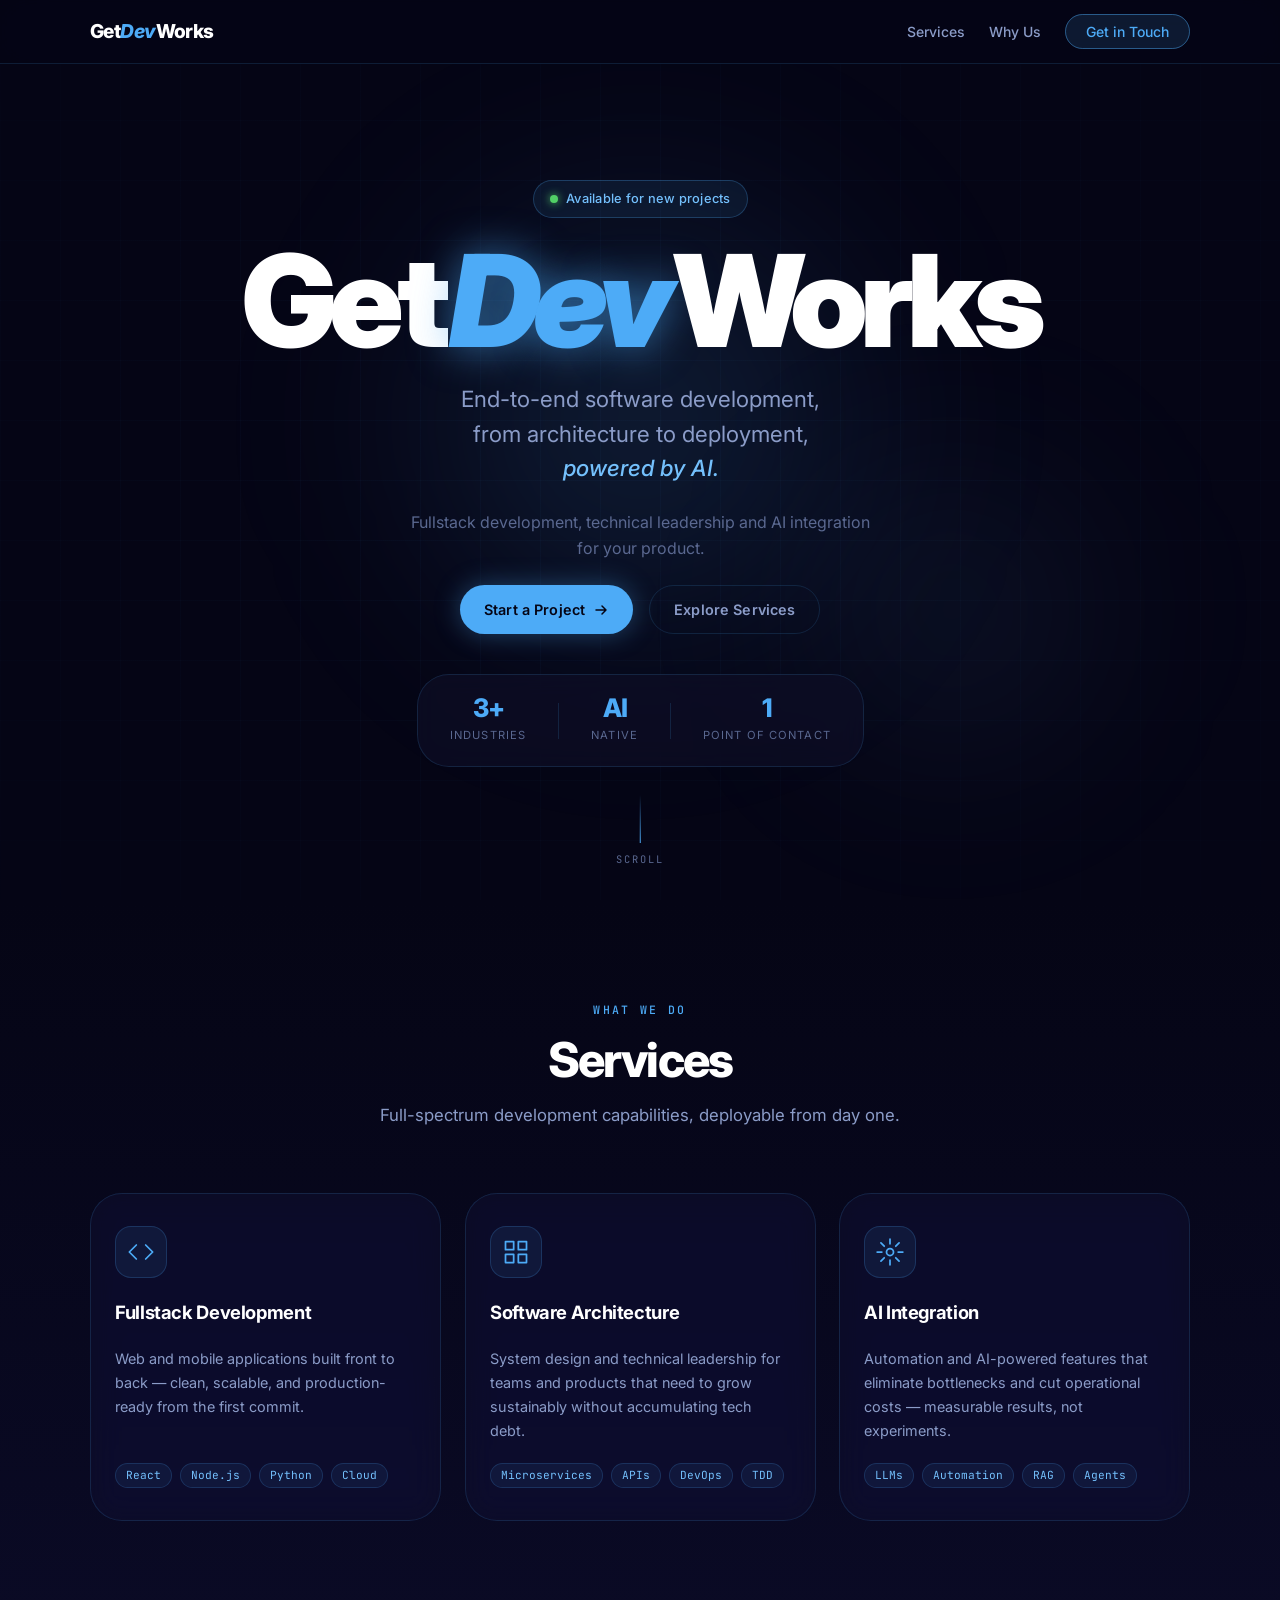
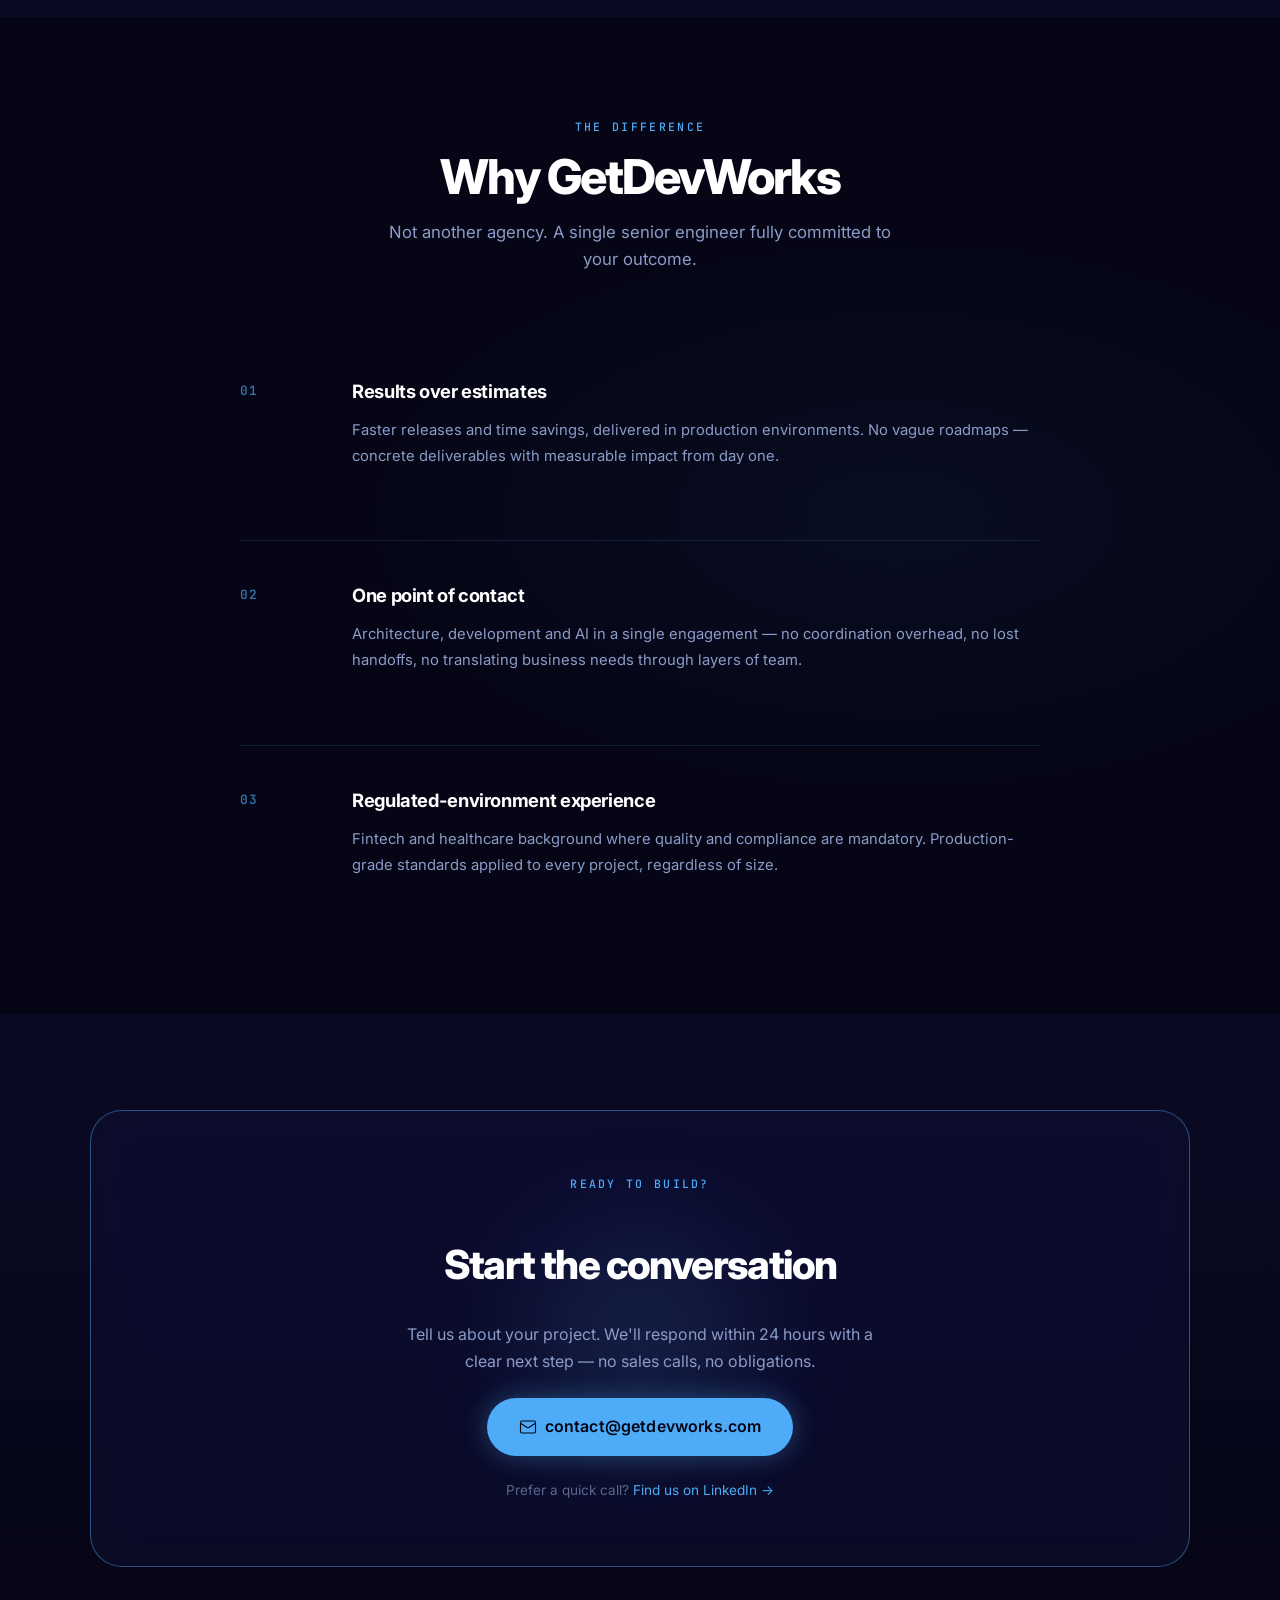
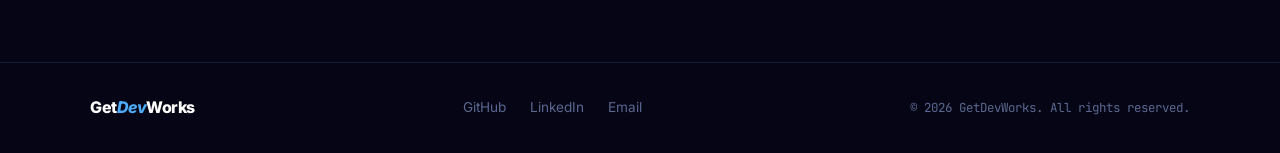
==== commit 34115964: "Update LinkedIn link to 'Find us' and pluralize pronouns" ====
--- a/index.html
+++ b/index.html
@@ -273,7 +273,7 @@
                         <p class="contact__note">
                             Prefer a quick call?
                             <a href="https://www.linkedin.com/in/marcogarciabaturan/" class="contact__link"
-                                target="_blank" rel="noopener noreferrer">Find me on LinkedIn →</a>
+                                target="_blank" rel="noopener noreferrer">Find us on LinkedIn →</a>
                         </p>
                     </div>
                 </div>
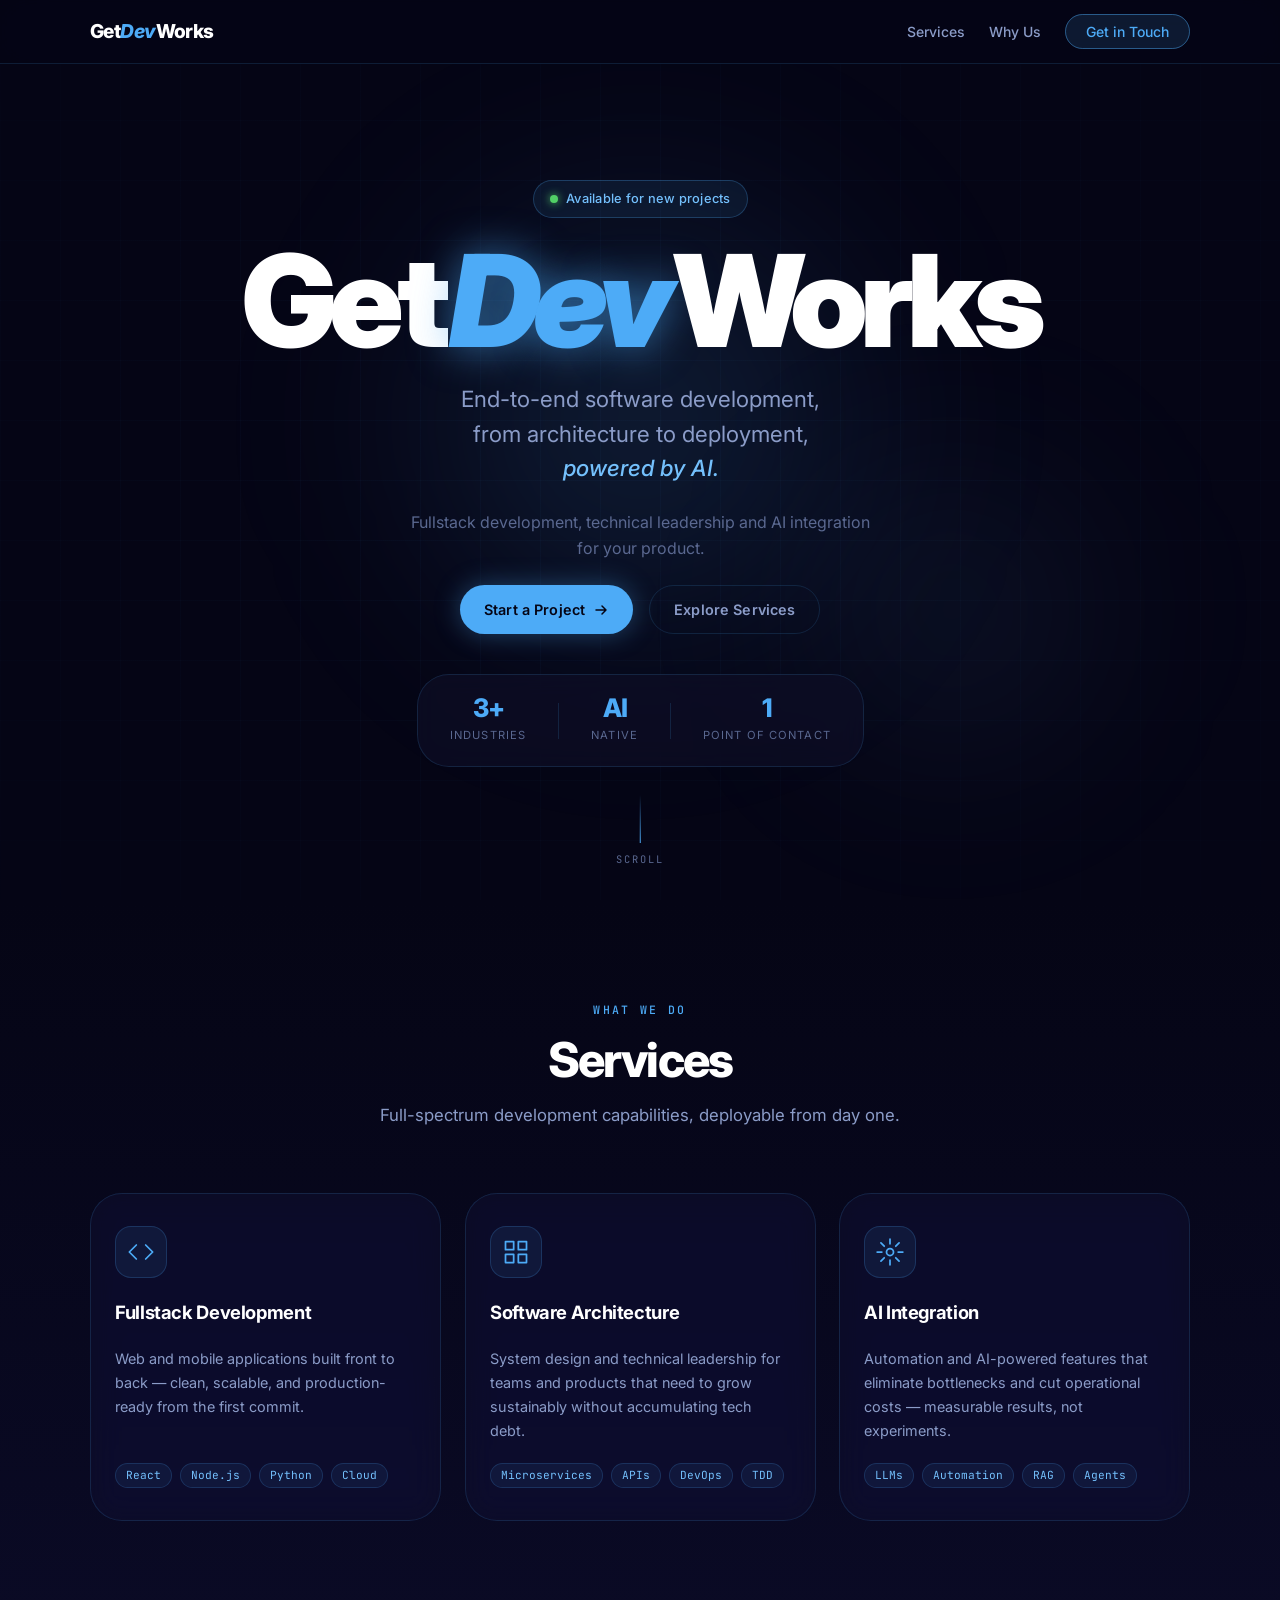
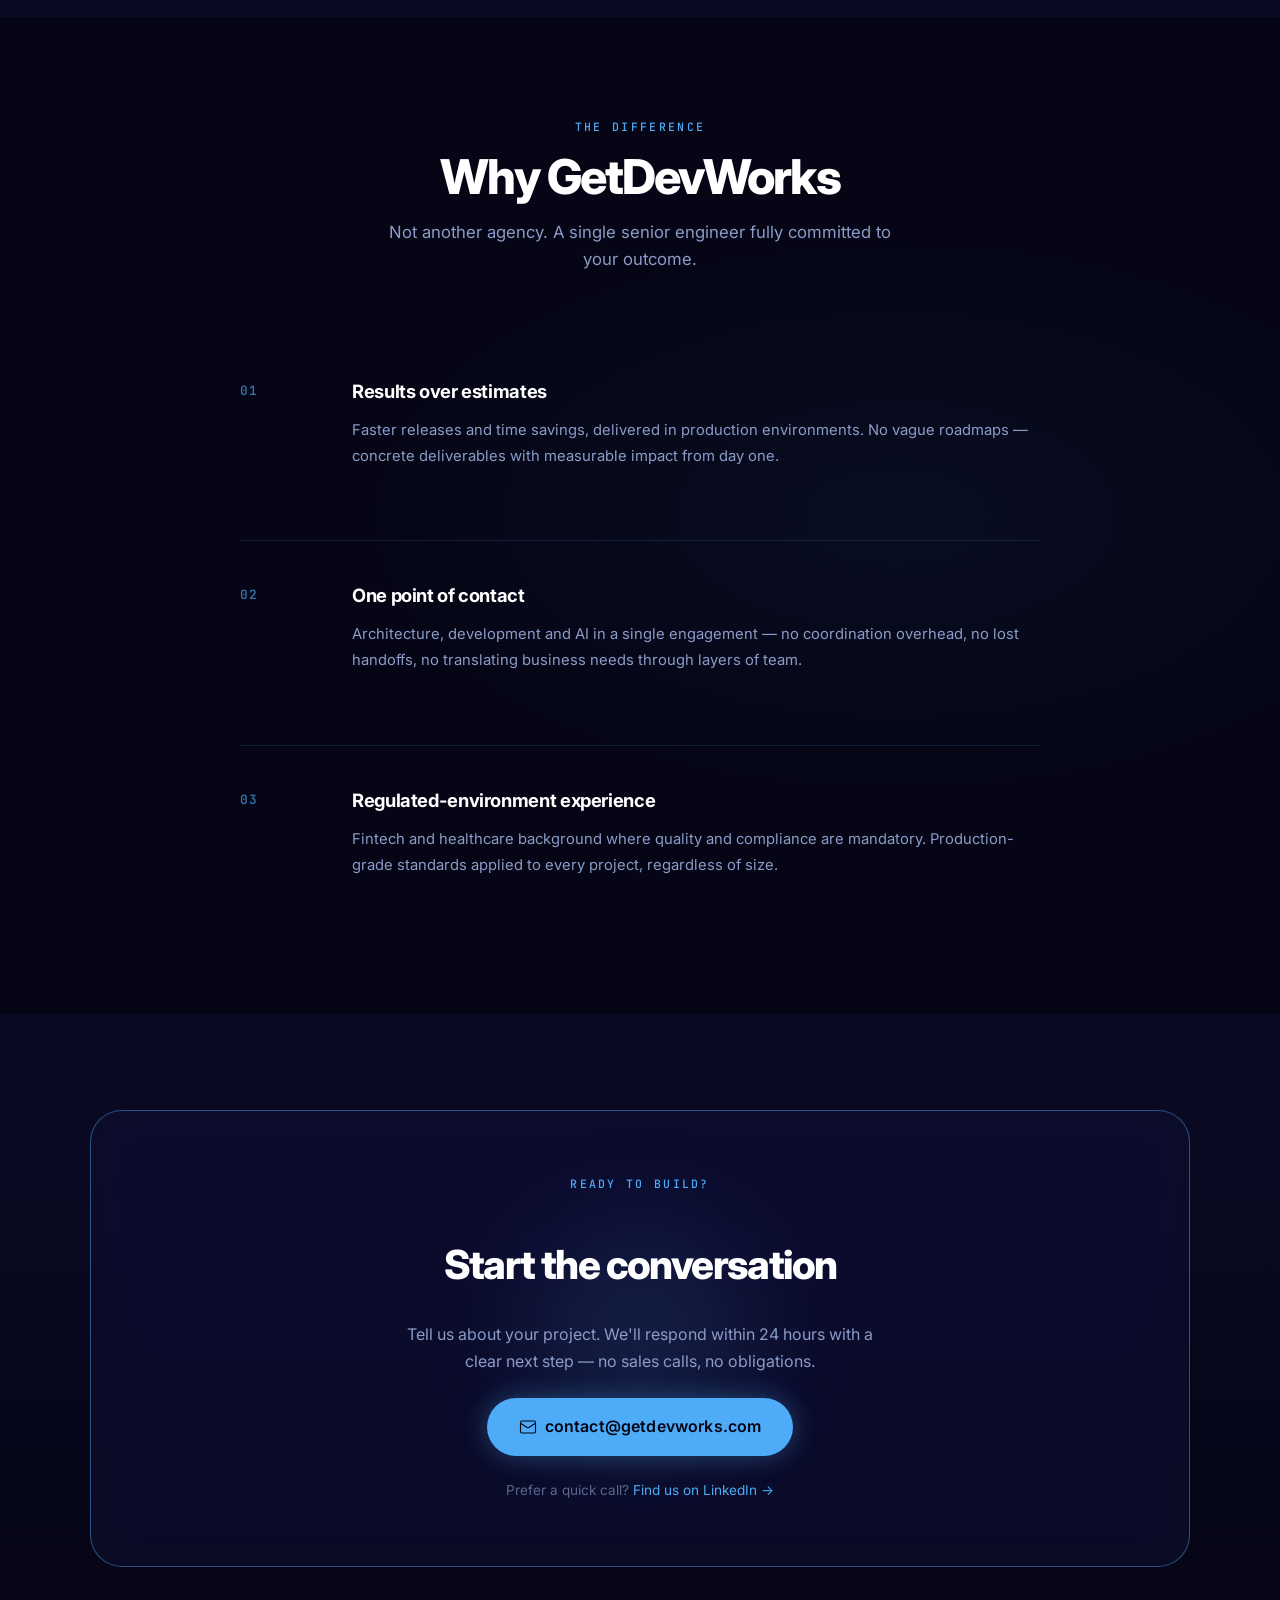
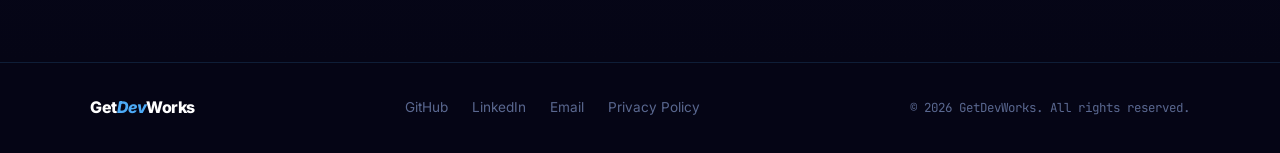
==== commit ccde121c: "Add privacy to footer" ====
--- a/index.html
+++ b/index.html
@@ -5,12 +5,39 @@
     <meta charset="UTF-8" />
     <meta name="viewport" content="width=device-width, initial-scale=1.0" />
     <meta name="description"
-        content="GetDevWorks — End-to-end software development, from architecture to deployment, powered by AI. Fullstack development, technical leadership and AI integration." />
-    <meta property="og:title" content="GetDevWorks — AI-Powered Software Development" />
+        content="GetDevWorks builds AI-powered web applications, process automations and QA systems for agencies and startups. One senior engineer. Remote. Worldwide.">
+    <meta property="og:title" content="GetDevWorks — AI-Powered Software Development">
     <meta property="og:description"
-        content="End-to-end software development, from architecture to deployment, powered by AI." />
-    <meta property="og:type" content="website" />
+        content="Fullstack development, AI integration and automation for agencies and startups. One senior engineer. No overhead.">
+    <meta property="og:url" content="https://www.getdevworks.com">
+    <meta property="og:type" content="website">
+    <meta property="og:image" content="https://www.getdevworks.com/og-image.png">
     <title>GetDevWorks — AI-Powered Software Development</title>
+    <script type="application/ld+json">
+    {
+      "@context": "https://schema.org",
+      "@type": "ProfessionalService",
+      "name": "GetDevWorks",
+      "url": "https://www.getdevworks.com",
+      "description": "AI-powered software development studio specialising in fullstack development, AI integration, process automation and QA.",
+      "founder": {
+        "@type": "Person",
+        "name": "Marco Baturan García"
+      },
+      "areaServed": "Worldwide",
+      "serviceType": [
+        "Fullstack Development",
+        "AI Integration",
+        "Process Automation",
+        "QA Automation"
+      ],
+      "contactPoint": {
+        "@type": "ContactPoint",
+        "email": "contact@getdevworks.com",
+        "contactType": "customer service"
+      }
+    }
+    </script>
     <link rel="preconnect" href="https://fonts.googleapis.com" />
     <link rel="preconnect" href="https://fonts.gstatic.com" crossorigin />
     <link
@@ -272,7 +299,7 @@
                         </a>
                         <p class="contact__note">
                             Prefer a quick call?
-                            <a href="https://www.linkedin.com/in/marcogarciabaturan/" class="contact__link"
+                            <a href="https://www.linkedin.com/company/getdevworks/" class="contact__link"
                                 target="_blank" rel="noopener noreferrer">Find us on LinkedIn →</a>
                         </p>
                     </div>
@@ -292,9 +319,10 @@
                 <nav class="footer__nav" aria-label="Footer navigation">
                     <a href="https://github.com/marcobaturan" class="footer__link" target="_blank"
                         rel="noopener noreferrer">GitHub</a>
-                    <a href="https://www.linkedin.com/in/marcogarciabaturan/" class="footer__link" target="_blank"
+                    <a href="https://www.linkedin.com/company/getdevworks" class="footer__link" target="_blank"
                         rel="noopener noreferrer">LinkedIn</a>
                     <a href="mailto:contact@getdevworks.com" class="footer__link">Email</a>
+                    <a href="privacy.html" class="footer__link">Privacy Policy</a>
                 </nav>
                 <p class="footer__copy">© 2026 GetDevWorks. All rights reserved.</p>
             </div>
